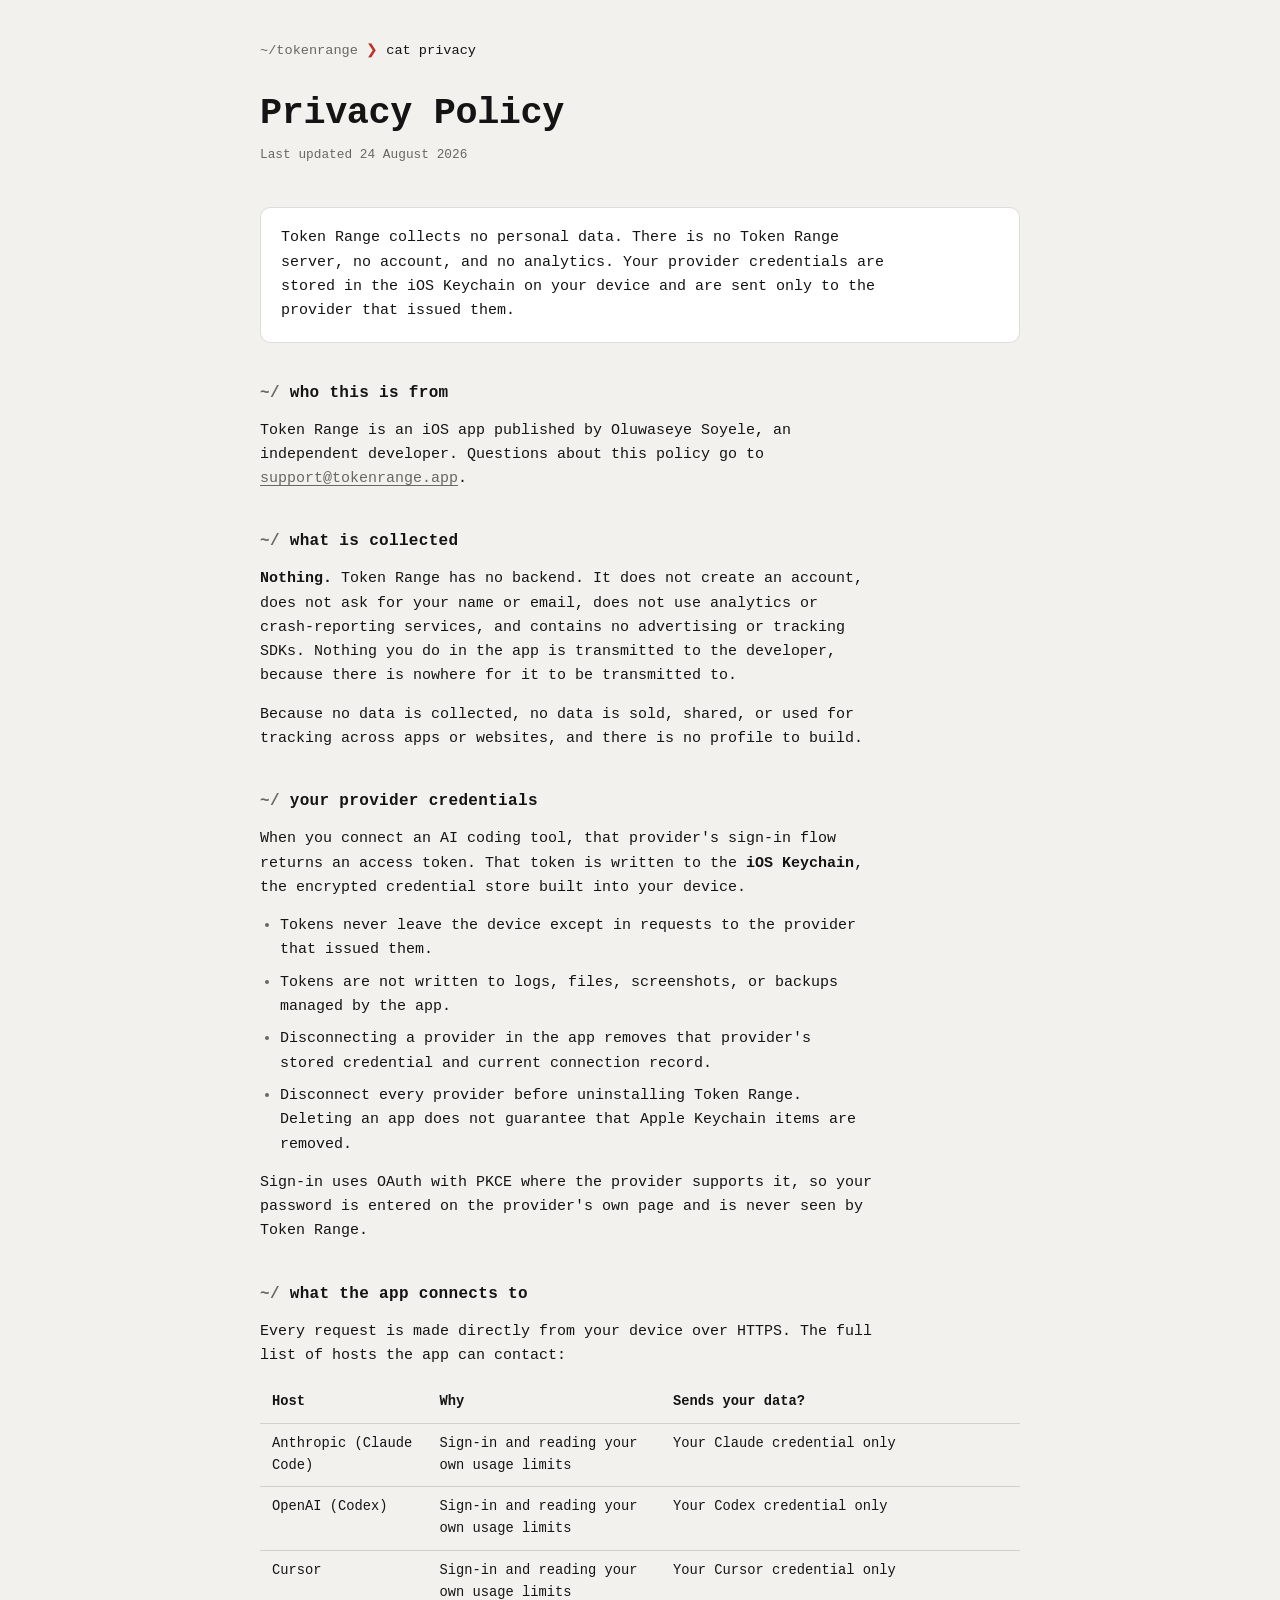
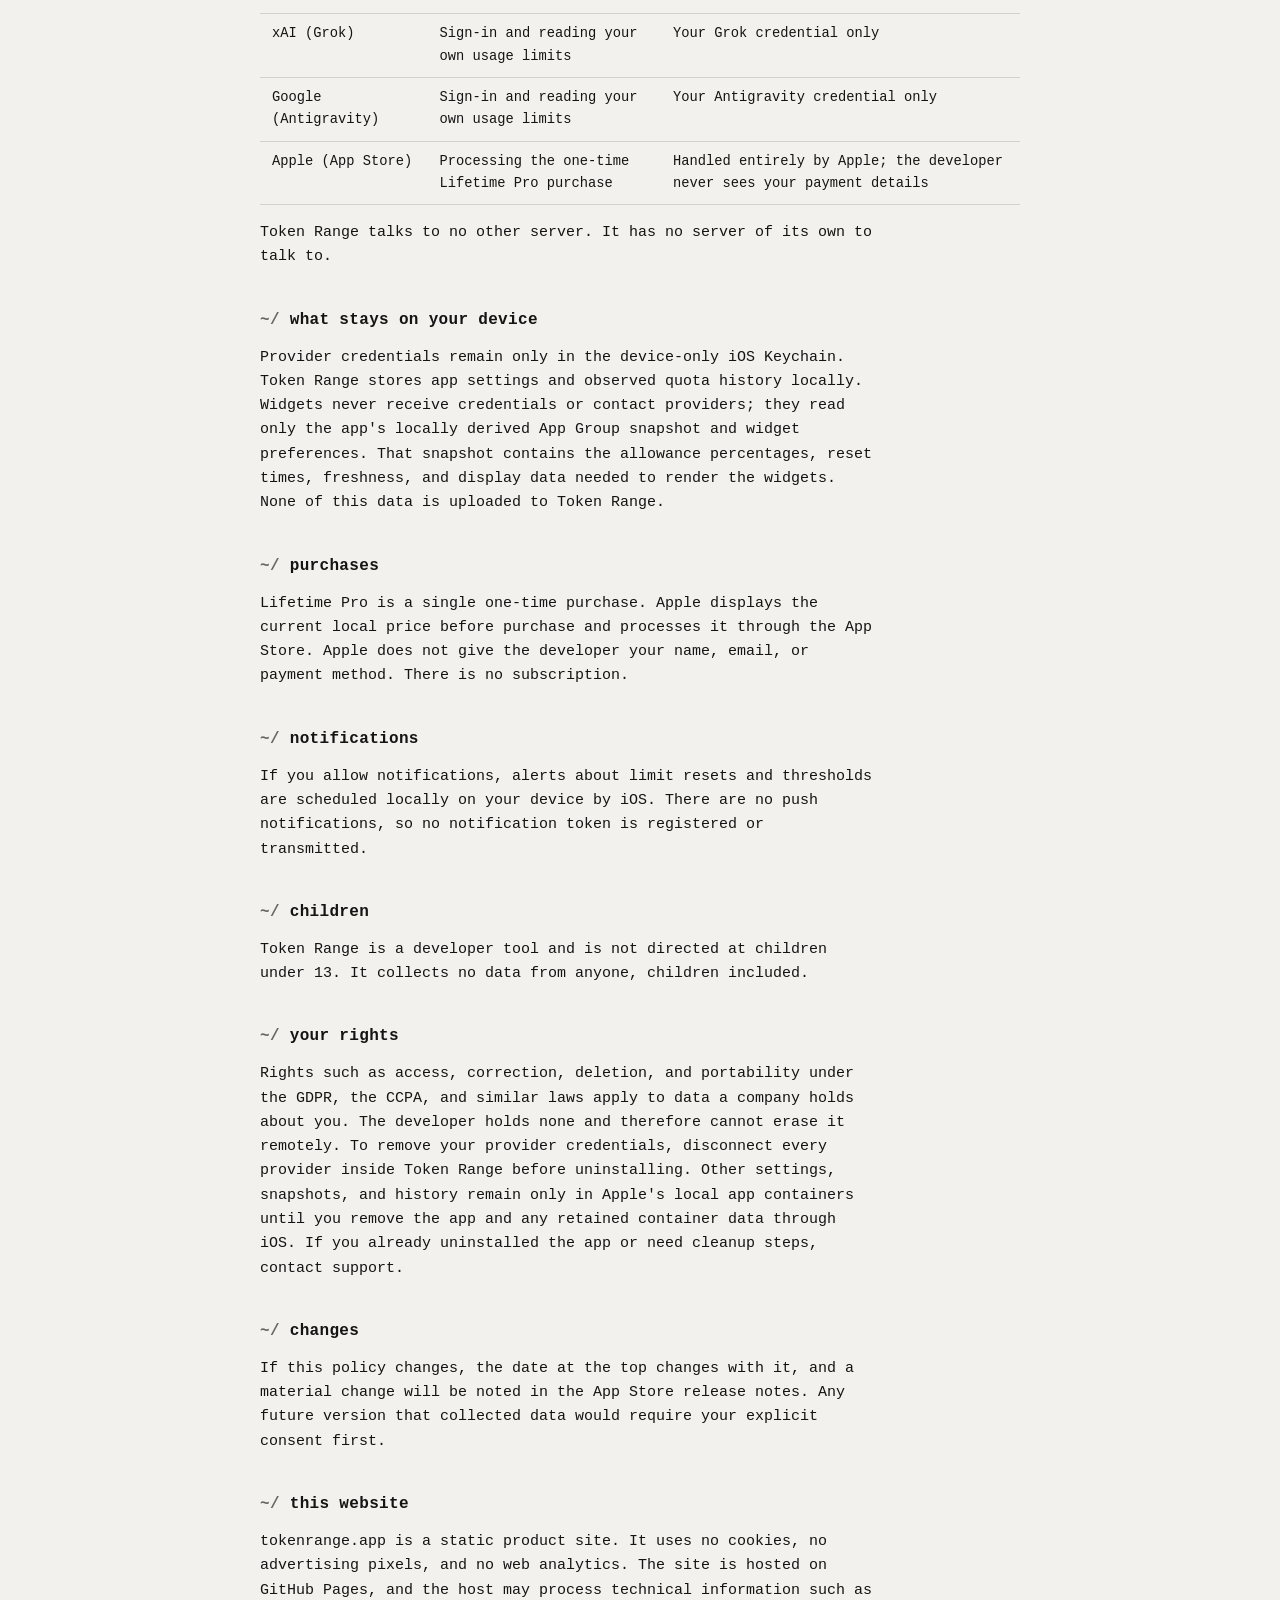
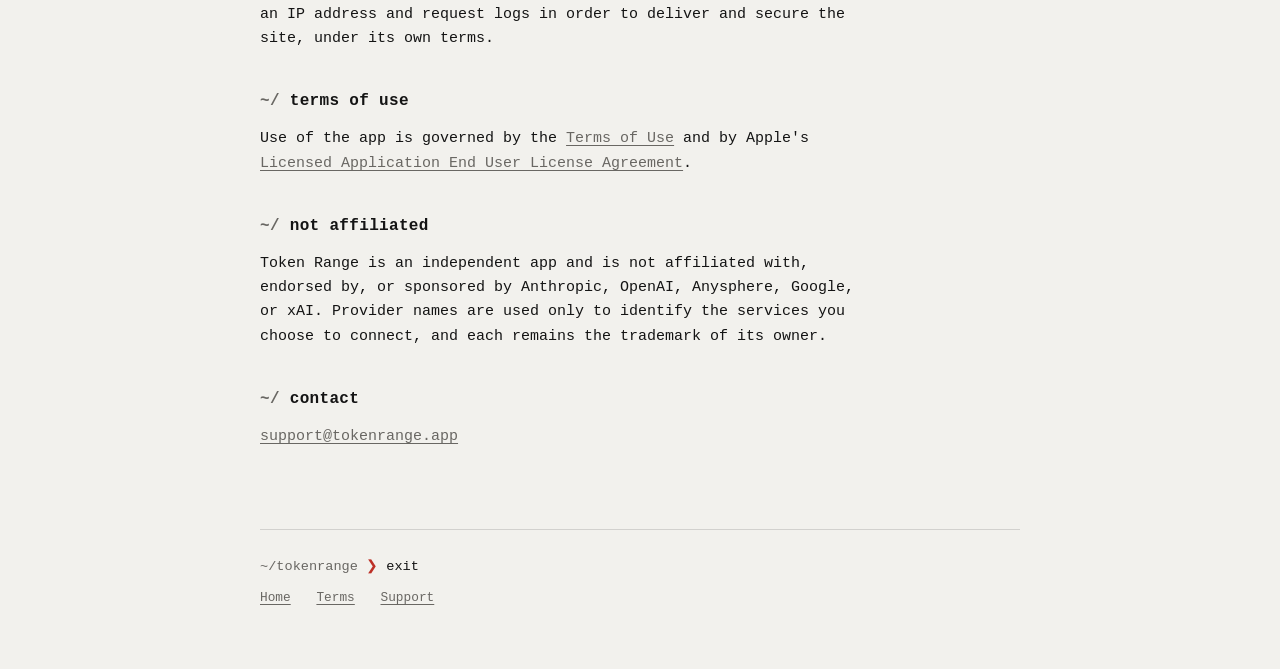
==== privacy/index.html @ 0ce81489 "site: recolor to the Bento B palette (look only)" ====
<!doctype html>
<html lang="en">
<head>
<meta charset="utf-8">
<meta name="viewport" content="width=device-width, initial-scale=1">
<title>Privacy Policy — Token Range</title>
<meta name="description" content="Token Range collects nothing. Credentials stay in the iOS Keychain on your device, and there is no Token Range server.">
<link rel="canonical" href="https://tokenrange.app/privacy/">
<meta name="robots" content="index, follow">
<meta property="og:type" content="website">
<meta property="og:title" content="Privacy Policy — Token Range">
<meta property="og:description" content="Token Range collects nothing. Credentials stay in the iOS Keychain on your device, and there is no Token Range server.">
<meta property="og:url" content="https://tokenrange.app/privacy/">
<meta property="og:image" content="https://tokenrange.app/assets/og.png">
<meta name="theme-color" content="#F2F1ED">
<link rel="icon" href="/assets/icon-1024.png">
<link rel="apple-touch-icon" href="/assets/icon-1024.png">
<link rel="stylesheet" href="/assets/legal.css">
<style>
  /* Page-specific: the third-party connection table. */
  .lede {
    background: var(--surface); border: 1px solid var(--off); border-radius: 10px;
    padding: 18px 20px; margin: 26px 0 6px;
  }
  .lede p { color: var(--ink); margin: 0; }
  table { border-collapse: collapse; width: 100%; margin: 0 0 16px; font-size: 0.86rem; }
  .scroller { overflow-x: auto; }
  th, td { text-align: left; padding: 9px 12px; border-bottom: 1px solid var(--off); vertical-align: top; }
  th { color: var(--ink); font-weight: 700; white-space: nowrap; }
  td { color: var(--dim); }
</style>
</head>
<body>

<header class="wrap">
  <p class="prompt"><span class="path">~/tokenrange</span> <span class="chev">❯</span> cat privacy</p>
  <h1>Privacy Policy</h1>
  <p class="updated">Last updated 24 August 2026</p>
</header>

<main class="wrap">

  <div class="lede">
    <p>Token Range collects no personal data. There is no Token Range server,
    no account, and no analytics. Your provider credentials are stored in the
    iOS Keychain on your device and are sent only to the provider that issued
    them.</p>
  </div>

  <h2>who this is from</h2>
  <p>Token Range is an iOS app published by Oluwaseye Soyele, an independent
  developer. Questions about this policy go to
  <a href="mailto:support@tokenrange.app">support@tokenrange.app</a>.</p>

  <h2>what is collected</h2>
  <p><strong>Nothing.</strong> Token Range has no backend. It does not create
  an account, does not ask for your name or email, does not use analytics or
  crash-reporting services, and contains no advertising or tracking SDKs.
  Nothing you do in the app is transmitted to the developer, because there is
  nowhere for it to be transmitted to.</p>
  <p>Because no data is collected, no data is sold, shared, or used for
  tracking across apps or websites, and there is no profile to build.</p>

  <h2>your provider credentials</h2>
  <p>When you connect an AI coding tool, that provider's sign-in flow returns
  an access token. That token is written to the <strong>iOS Keychain</strong>,
  the encrypted credential store built into your device.</p>
  <ul>
    <li>Tokens never leave the device except in requests to the provider that
    issued them.</li>
    <li>Tokens are not written to logs, files, screenshots, or backups managed
    by the app.</li>
    <li>Disconnecting a provider in the app removes that provider's stored
    credential and current connection record.</li>
    <li>Disconnect every provider before uninstalling Token Range. Deleting an
    app does not guarantee that Apple Keychain items are removed.</li>
  </ul>
  <p>Sign-in uses OAuth with PKCE where the provider supports it, so your
  password is entered on the provider's own page and is never seen by Token
  Range.</p>

  <h2>what the app connects to</h2>
  <p>Every request is made directly from your device over HTTPS. The full list
  of hosts the app can contact:</p>
  <div class="scroller">
  <table>
    <thead>
      <tr><th>Host</th><th>Why</th><th>Sends your data?</th></tr>
    </thead>
    <tbody>
      <tr>
        <td>Anthropic (Claude Code)</td>
        <td>Sign-in and reading your own usage limits</td>
        <td>Your Claude credential only</td>
      </tr>
      <tr>
        <td>OpenAI (Codex)</td>
        <td>Sign-in and reading your own usage limits</td>
        <td>Your Codex credential only</td>
      </tr>
      <tr>
        <td>Cursor</td>
        <td>Sign-in and reading your own usage limits</td>
        <td>Your Cursor credential only</td>
      </tr>
      <tr>
        <td>xAI (Grok)</td>
        <td>Sign-in and reading your own usage limits</td>
        <td>Your Grok credential only</td>
      </tr>
      <tr>
        <td>Google (Antigravity)</td>
        <td>Sign-in and reading your own usage limits</td>
        <td>Your Antigravity credential only</td>
      </tr>
      <tr>
        <td>Apple (App Store)</td>
        <td>Processing the one-time Lifetime Pro purchase</td>
        <td>Handled entirely by Apple; the developer never sees your payment
        details</td>
      </tr>
    </tbody>
  </table>
  </div>
  <p>Token Range talks to no other server. It has no server of its own to talk
  to.</p>

  <h2>what stays on your device</h2>
  <p>Provider credentials remain only in the device-only iOS Keychain. Token
  Range stores app settings and observed quota history locally. Widgets never
  receive credentials or contact providers; they read only the app's locally
  derived App Group snapshot and widget preferences. That snapshot contains
  the allowance percentages, reset times, freshness, and display data needed
  to render the widgets. None of this data is uploaded to Token Range.</p>

  <h2>purchases</h2>
  <p>Lifetime Pro is a single one-time purchase. Apple displays the current
  local price before purchase and processes it through the App Store. Apple
  does not give the developer your name, email, or payment method. There is no
  subscription.</p>

  <h2>notifications</h2>
  <p>If you allow notifications, alerts about limit resets and thresholds are
  scheduled locally on your device by iOS. There are no push notifications,
  so no notification token is registered or transmitted.</p>

  <h2>children</h2>
  <p>Token Range is a developer tool and is not directed at children under 13.
  It collects no data from anyone, children included.</p>

  <h2>your rights</h2>
  <p>Rights such as access, correction, deletion, and portability under the
  GDPR, the CCPA, and similar laws apply to data a company holds about you.
  The developer holds none and therefore cannot erase it remotely. To remove
  your provider credentials, disconnect every provider inside Token Range
  before uninstalling. Other settings, snapshots, and history remain only in
  Apple's local app containers until you remove the app and any retained
  container data through iOS. If you already uninstalled the app or need
  cleanup steps, contact support.</p>

  <h2>changes</h2>
  <p>If this policy changes, the date at the top changes with it, and a
  material change will be noted in the App Store release notes. Any future
  version that collected data would require your explicit consent first.</p>

  <h2>this website</h2>
  <p>tokenrange.app is a static product site. It uses no cookies, no
  advertising pixels, and no web analytics. The site is hosted on GitHub
  Pages, and the host may process technical information such as an IP address
  and request logs in order to deliver and secure the site, under its own
  terms.</p>

  <h2>terms of use</h2>
  <p>Use of the app is governed by the <a href="/terms/">Terms of Use</a> and
  by Apple's
  <a href="https://www.apple.com/legal/internet-services/itunes/dev/stdeula/">Licensed
  Application End User License Agreement</a>.</p>

  <h2>not affiliated</h2>
  <p>Token Range is an independent app and is not affiliated with, endorsed by,
  or sponsored by Anthropic, OpenAI, Anysphere, Google, or xAI. Provider names
  are used only to identify the services you choose to connect, and each
  remains the trademark of its owner.</p>

  <h2>contact</h2>
  <p><a href="mailto:support@tokenrange.app">support@tokenrange.app</a></p>

</main>

<footer class="wrap">
  <p class="prompt"><span class="path">~/tokenrange</span> <span class="chev">❯</span> exit</p>
  <nav>
    <a href="/">Home</a>
    <a href="/terms/">Terms</a>
    <a href="/support/">Support</a>
  </nav>
</footer>

</body>
</html>
---- assets/legal.css ----
/* Shared stylesheet for the legal and support pages.
   privacy/, terms/ and support/ each carried an identical copy of this
   inline, including three identical :root blocks. Page-specific rules
   (privacy's table, support's disclosure list) stay inline on the page
   that uses them. */

:root {
  --bg: #131313; --surface: #1A1A1A; --ink: #F2F1ED; --dim: #A5A39E;
  --faint: #8E8C87; --off: rgba(242, 241, 237, 0.14);
  --amber: #F2F1ED; --red: #FF7B70;
  --mono: ui-monospace, "SF Mono", SFMono-Regular, Menlo, Consolas, monospace;
}
* { box-sizing: border-box; }
html { -webkit-text-size-adjust: 100%; }
body {
  margin: 0; background: var(--bg); color: var(--ink);
  font-family: var(--mono); font-size: 15px; line-height: 1.62;
  -webkit-font-smoothing: antialiased;
}
.wrap { width: min(100% - 40px, 760px); margin-inline: auto; }
a { color: var(--amber); text-decoration-thickness: 1px; text-underline-offset: 3px; }
a:focus-visible { outline: 2px solid var(--amber); outline-offset: 3px; border-radius: 2px; }

header { padding: 40px 0 8px; }
.prompt { color: var(--dim); font-size: 0.85rem; margin: 0 0 30px; }
.prompt .path { color: var(--amber); }
.prompt .chev { color: var(--red); }
h1 { font-size: clamp(1.7rem, 5vw, 2.3rem); line-height: 1.16; margin: 0 0 10px; letter-spacing: -0.01em; }
.updated { color: var(--faint); font-size: 0.8rem; margin: 0 0 8px; }

main { padding-bottom: 20px; }
h2 {
  font-size: 1rem; margin: 38px 0 12px; color: var(--ink);
  text-transform: lowercase; letter-spacing: 0.02em;
}
h2::before { content: "~/ "; color: var(--amber); }
p { color: var(--dim); margin: 0 0 14px; max-width: 68ch; }
strong { color: var(--ink); font-weight: 700; }
ul, ol { color: var(--dim); padding-left: 20px; margin: 0 0 14px; max-width: 68ch; }
li { margin-bottom: 8px; }
li::marker { color: var(--amber); }
code {
  background: var(--surface); border: 1px solid var(--off); border-radius: 4px;
  padding: 1px 5px; font-size: 0.88em; color: var(--ink);
}

footer {
  border-top: 1px solid var(--off); margin-top: 46px;
  padding: 26px 0 60px; color: var(--faint); font-size: 0.8rem;
}
footer .prompt { margin: 0 0 10px; }
footer nav a { margin-right: 18px; }

@media (prefers-color-scheme: light) {
  :root { --bg: #F2F1ED; --surface: #FFFFFF; --ink: #141414; --dim: #141414;
          --faint: #696763; --off: rgba(20, 20, 20, 0.14); --amber: #696763; --red: #BD3026; }
}
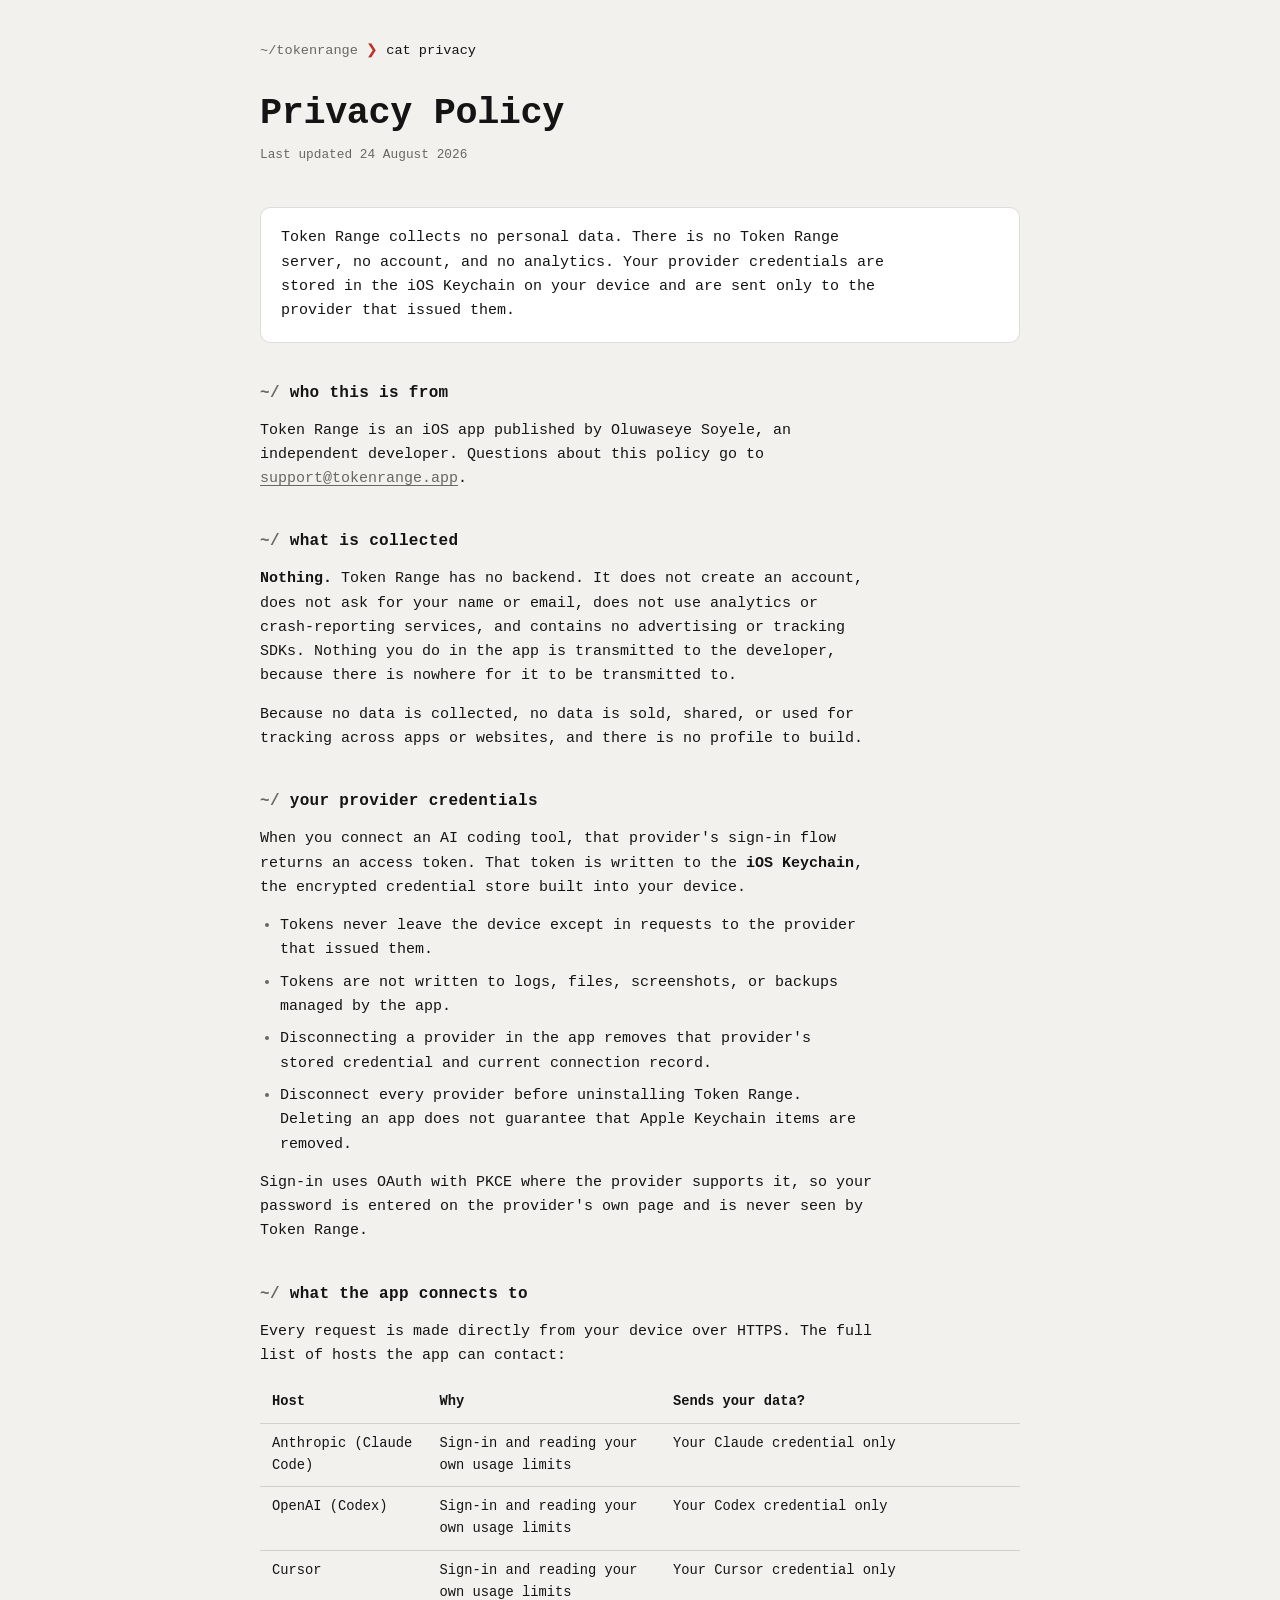
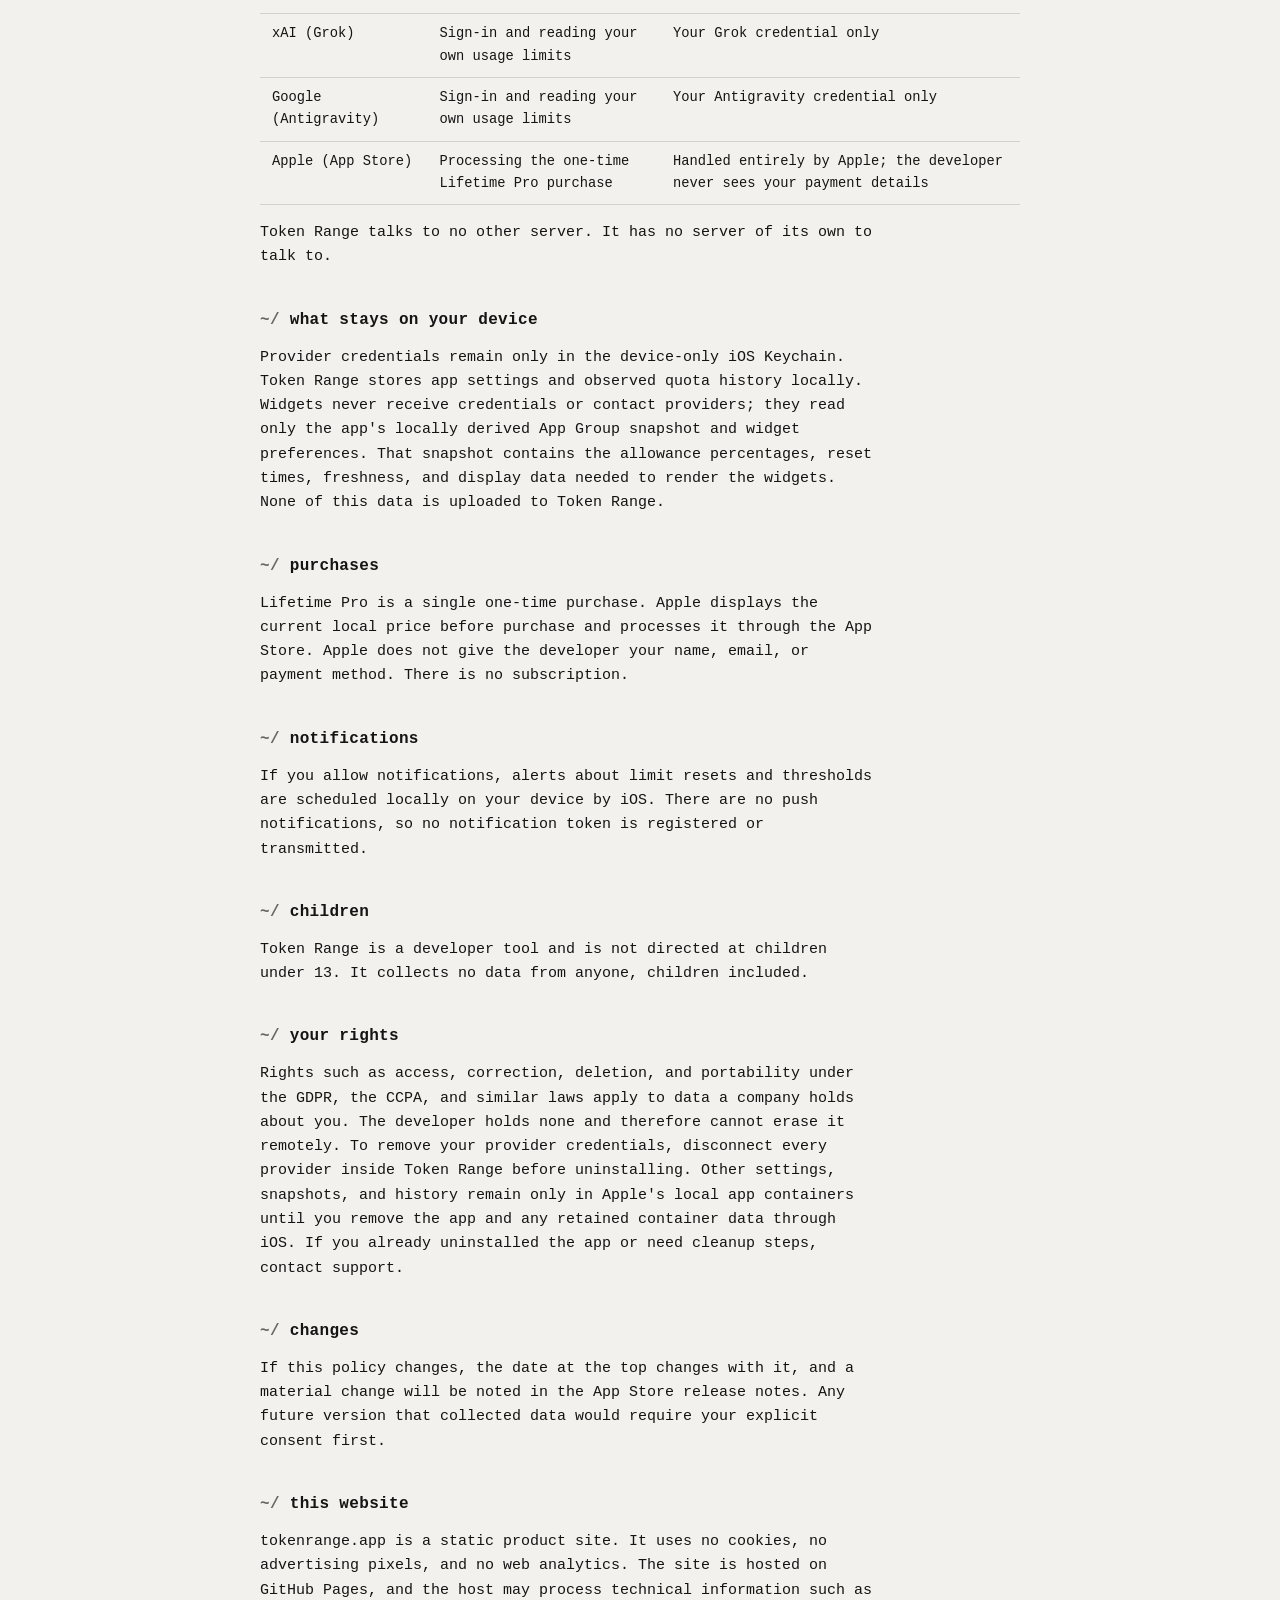
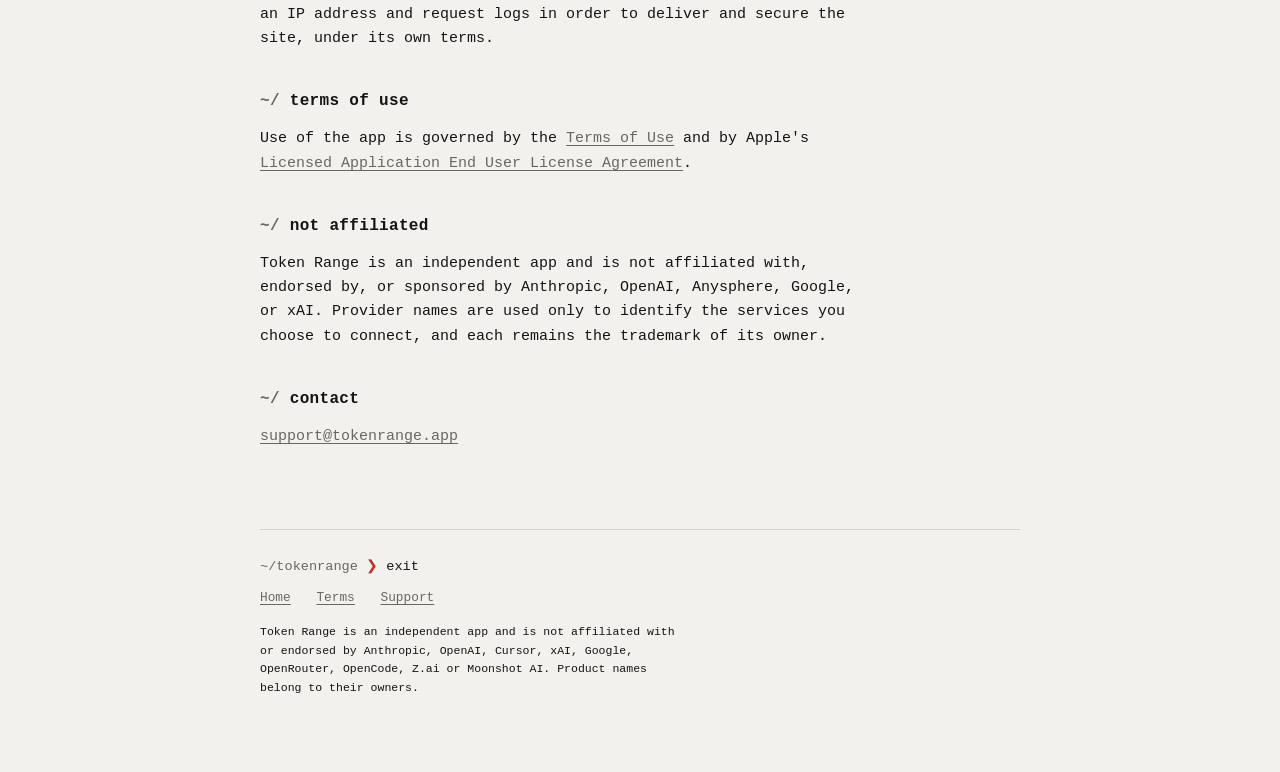
==== commit 09a4f0da: "site: add non-affiliation compliance line to footer on all 4 pages Overseer request 2026-09-29. Smal" ====
--- a/privacy/index.html
+++ b/privacy/index.html
@@ -194,6 +194,7 @@
     <a href="/terms/">Terms</a>
     <a href="/support/">Support</a>
   </nav>
+  <p class="compliance">Token Range is an independent app and is not affiliated with or endorsed by Anthropic, OpenAI, Cursor, xAI, Google, OpenRouter, OpenCode, Z.ai or Moonshot AI. Product names belong to their owners.</p>
 </footer>
 
 </body>
--- a/assets/legal.css
+++ b/assets/legal.css
@@ -50,6 +50,7 @@
 }
 footer .prompt { margin: 0 0 10px; }
 footer nav a { margin-right: 18px; }
+footer .compliance { margin-top: 14px; font-size: 0.72rem; max-width: 60ch; }
 
 @media (prefers-color-scheme: light) {
   :root { --bg: #F2F1ED; --surface: #FFFFFF; --ink: #141414; --dim: #141414;
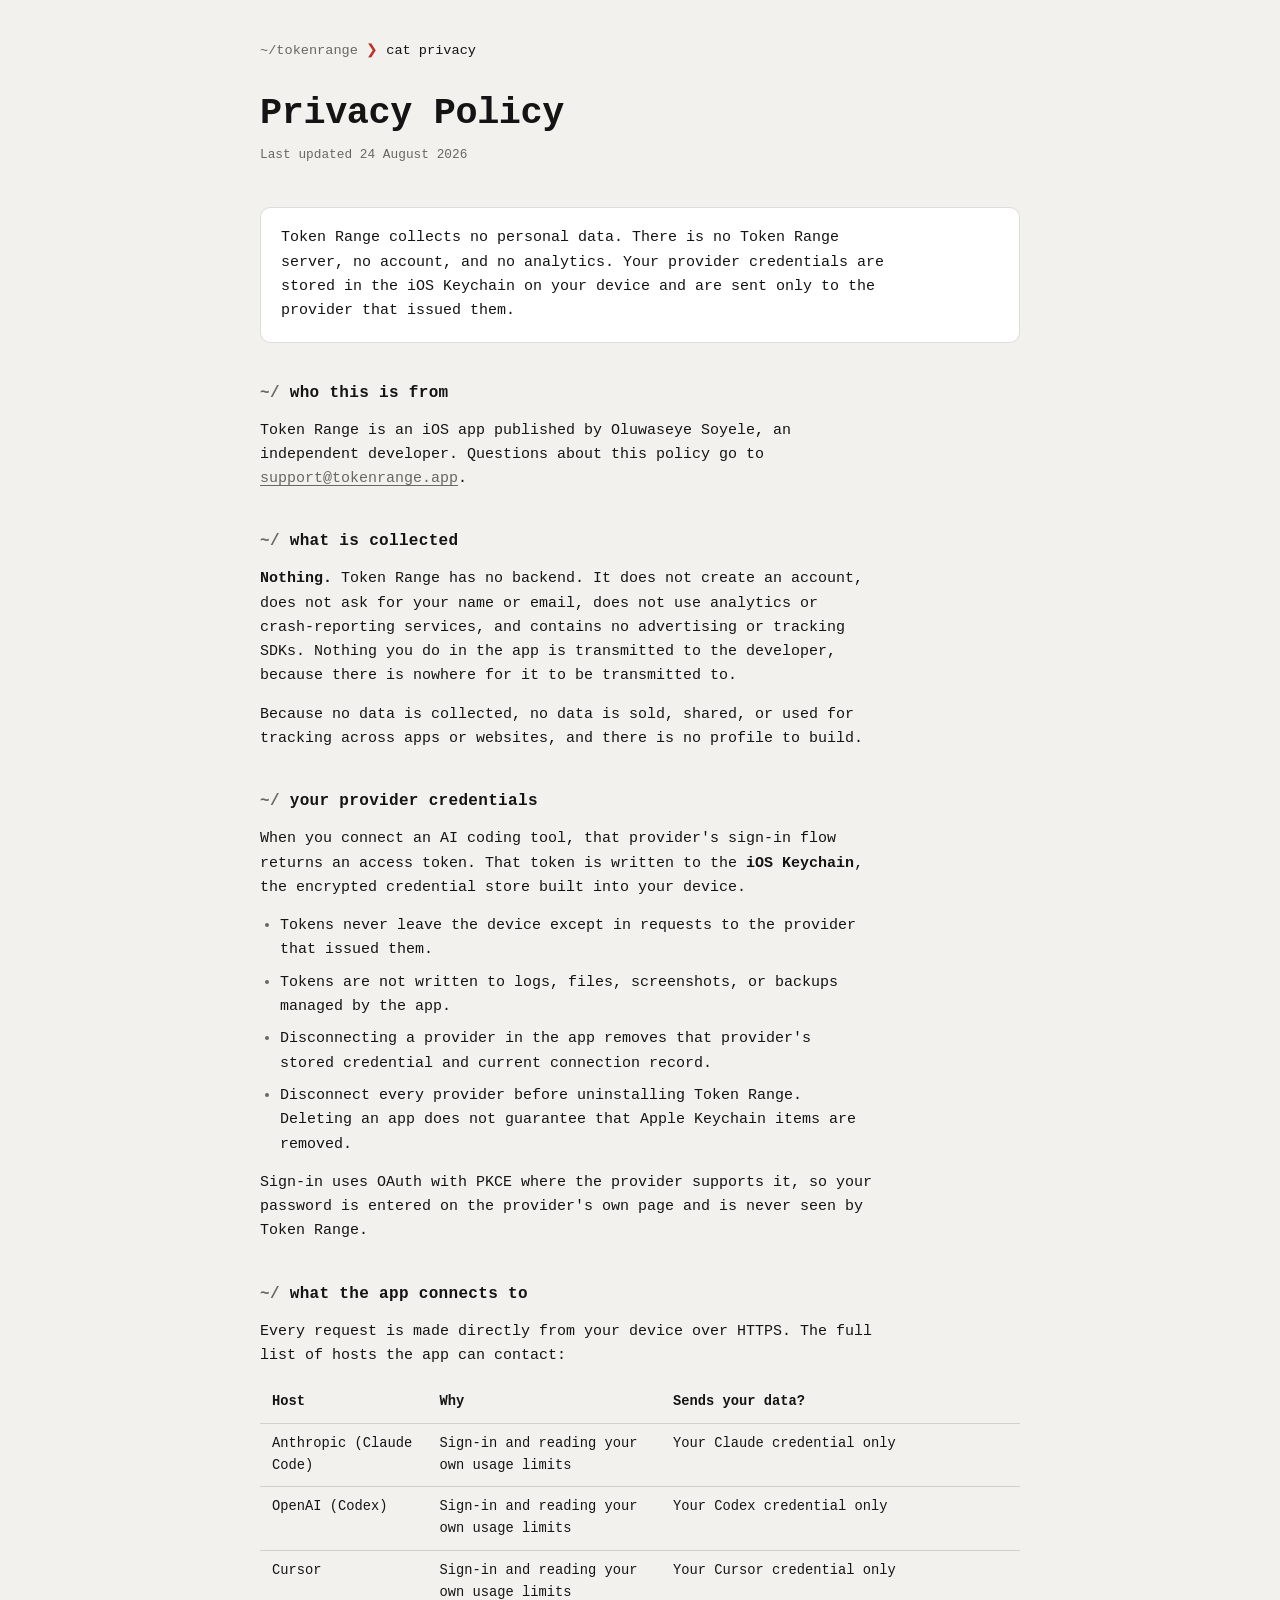
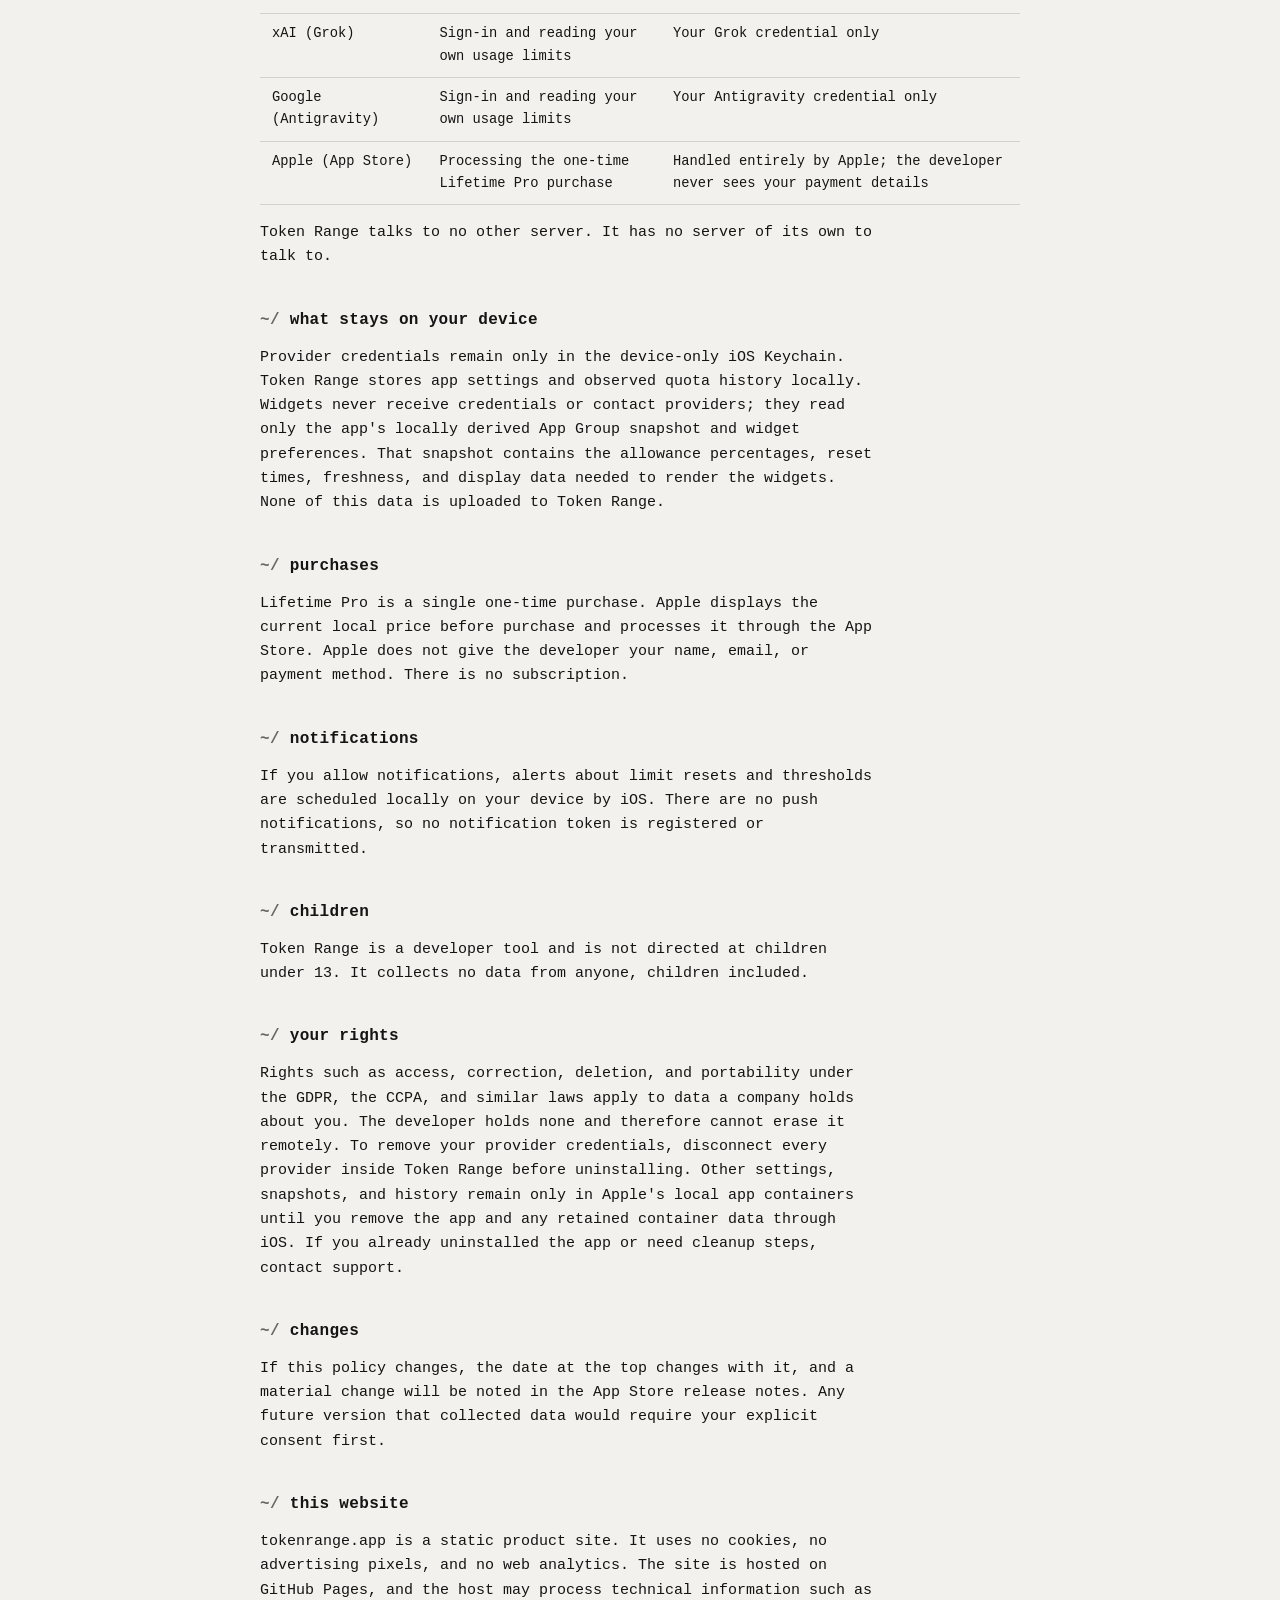
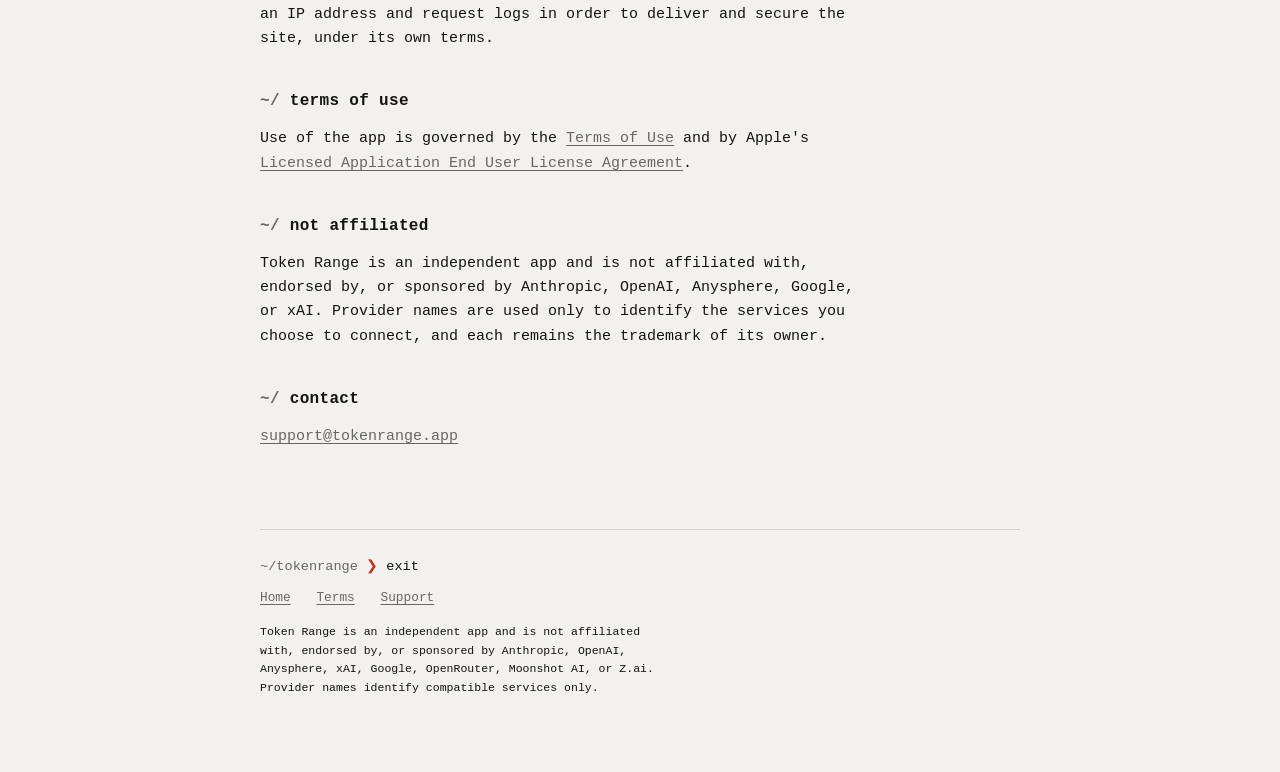
==== commit d82e8550: "site: match footer non-affiliation line to App Store final wording Aligns with TokenRange-appstore M" ====
--- a/privacy/index.html
+++ b/privacy/index.html
@@ -194,7 +194,7 @@
     <a href="/terms/">Terms</a>
     <a href="/support/">Support</a>
   </nav>
-  <p class="compliance">Token Range is an independent app and is not affiliated with or endorsed by Anthropic, OpenAI, Cursor, xAI, Google, OpenRouter, OpenCode, Z.ai or Moonshot AI. Product names belong to their owners.</p>
+  <p class="compliance">Token Range is an independent app and is not affiliated with, endorsed by, or sponsored by Anthropic, OpenAI, Anysphere, xAI, Google, OpenRouter, Moonshot AI, or Z.ai. Provider names identify compatible services only.</p>
 </footer>
 
 </body>
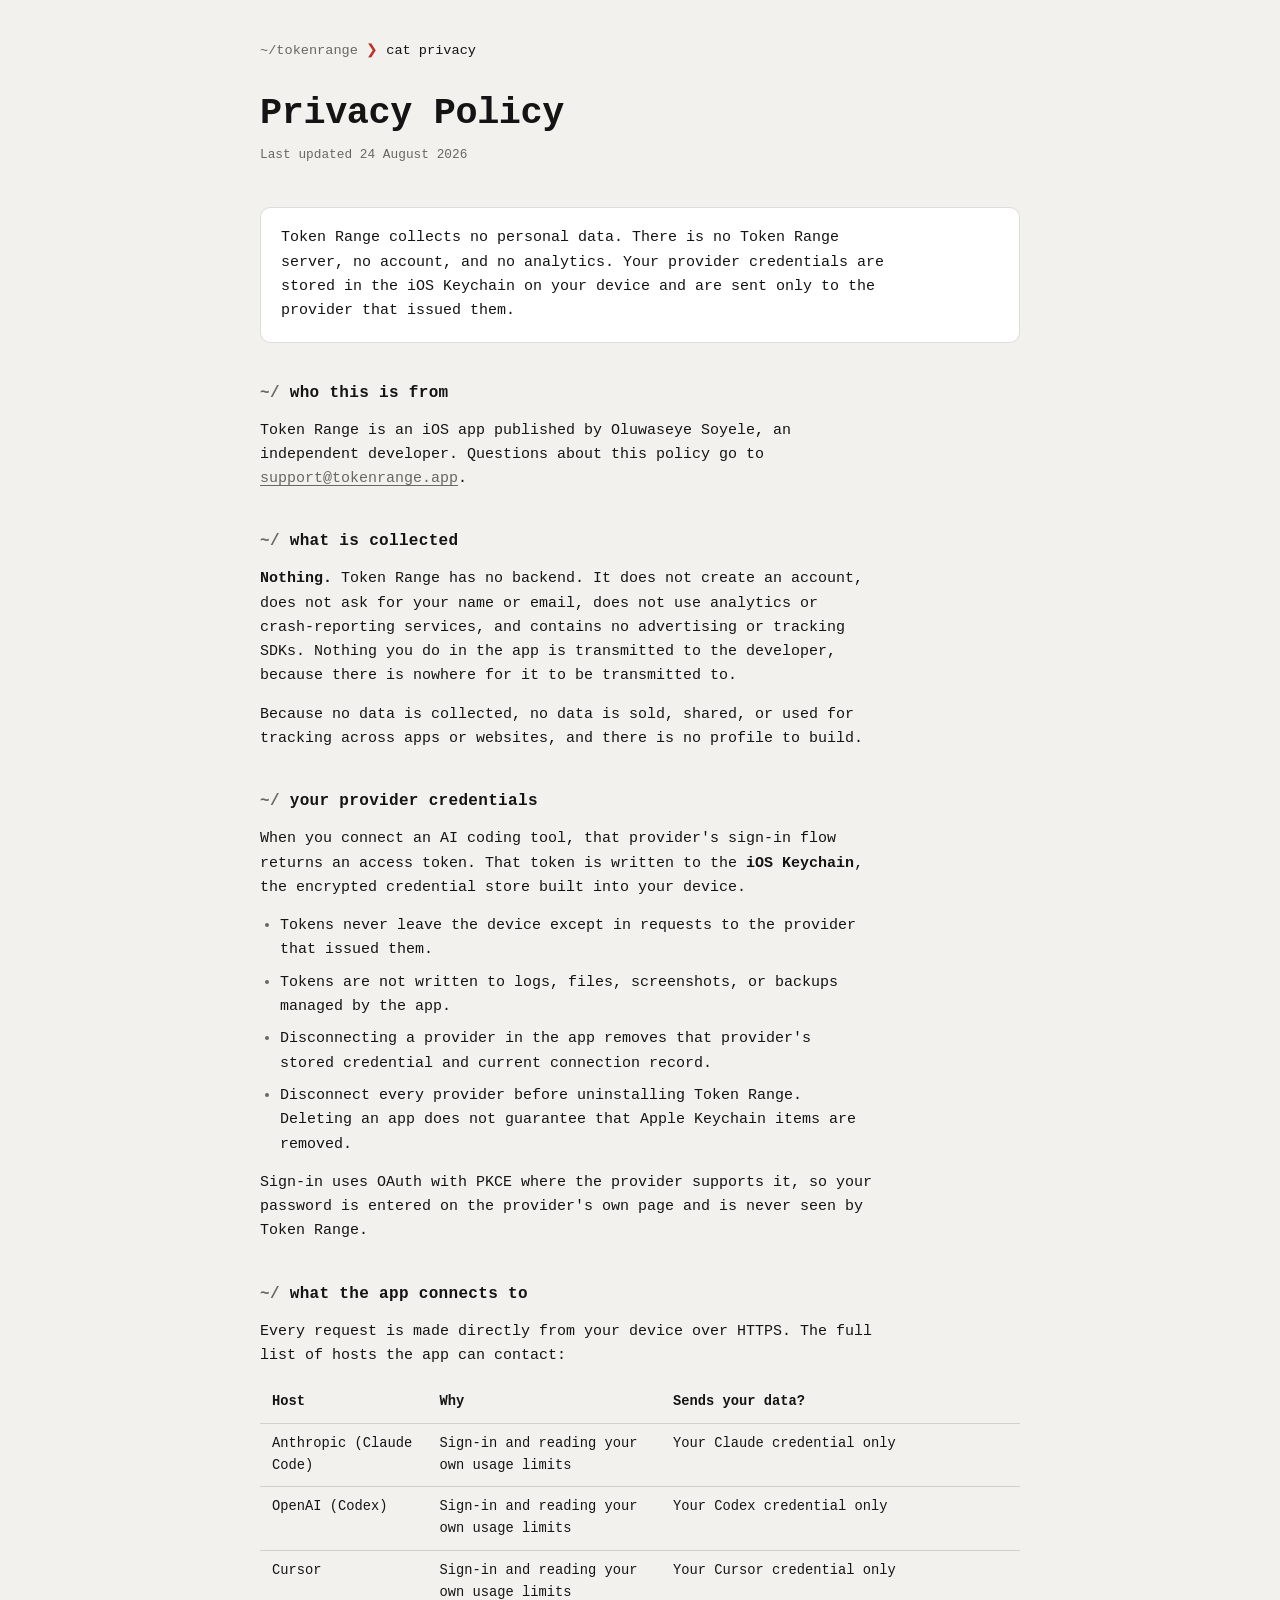
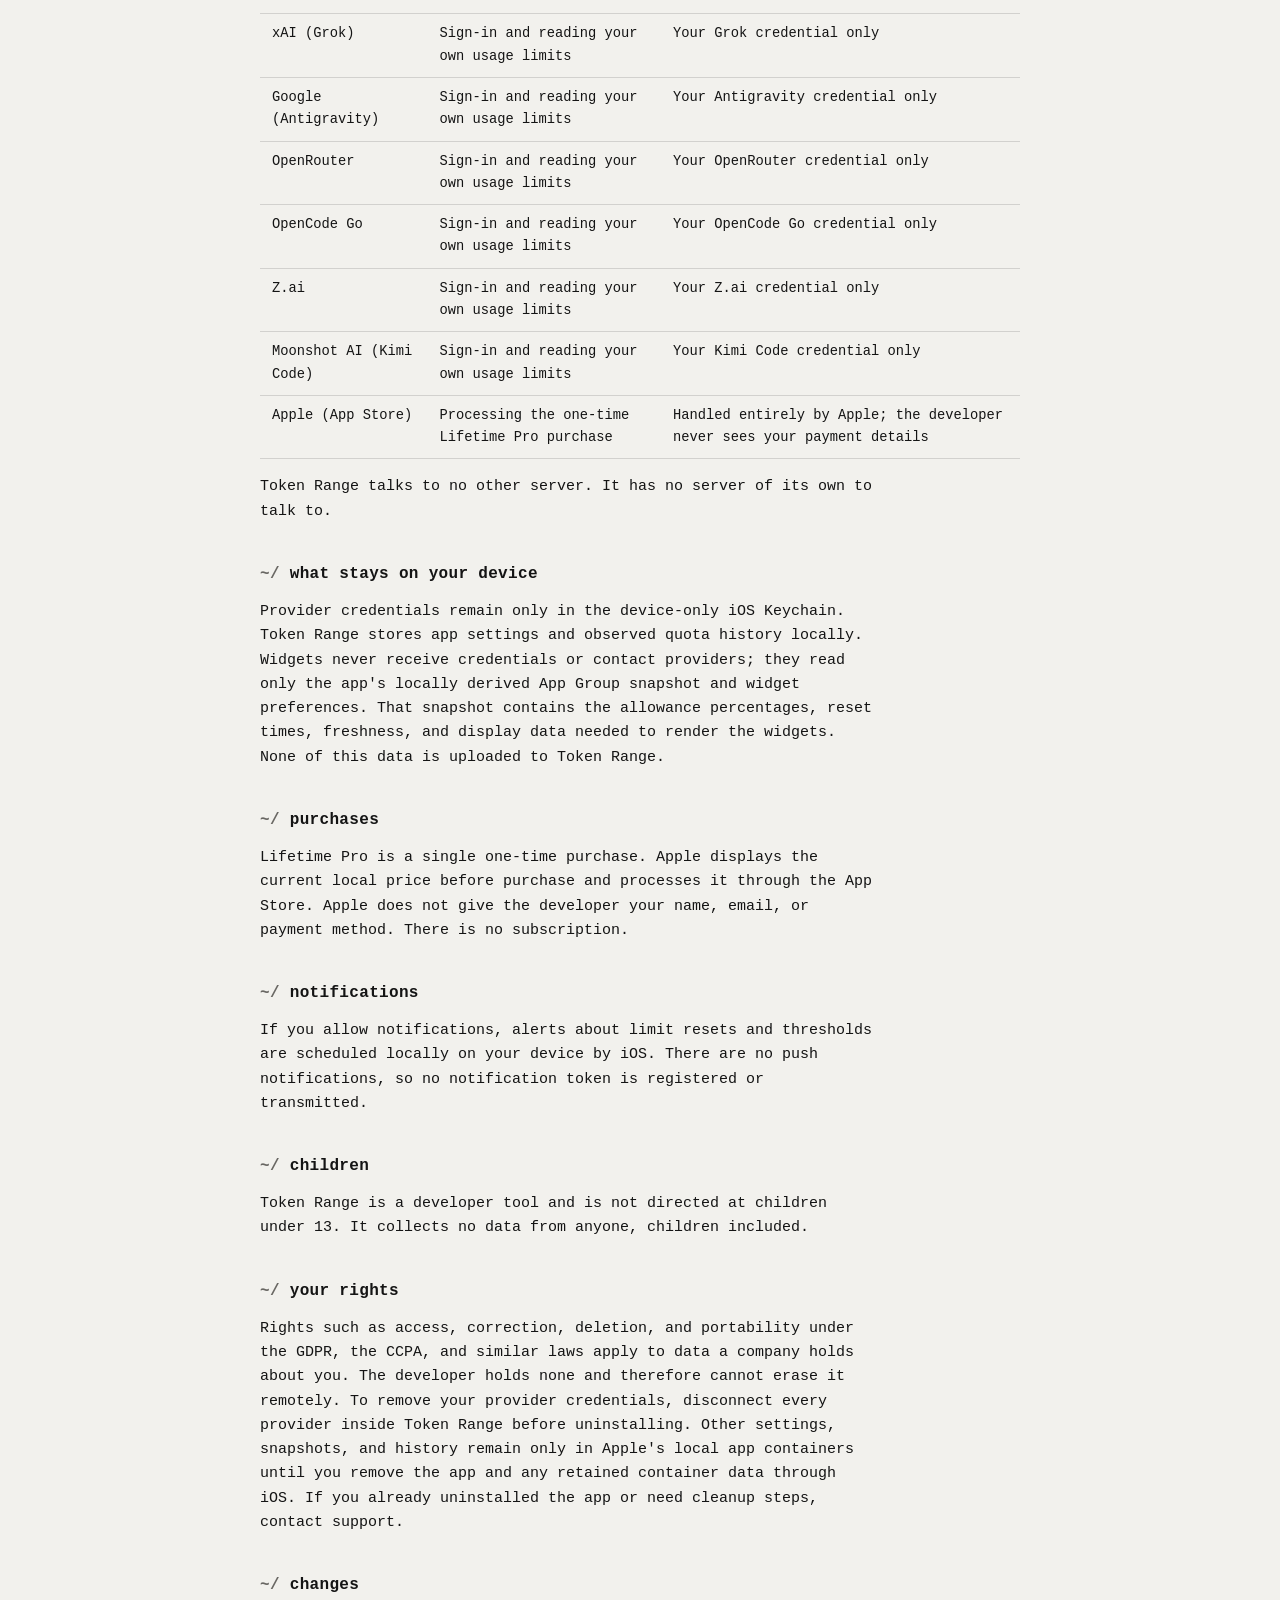
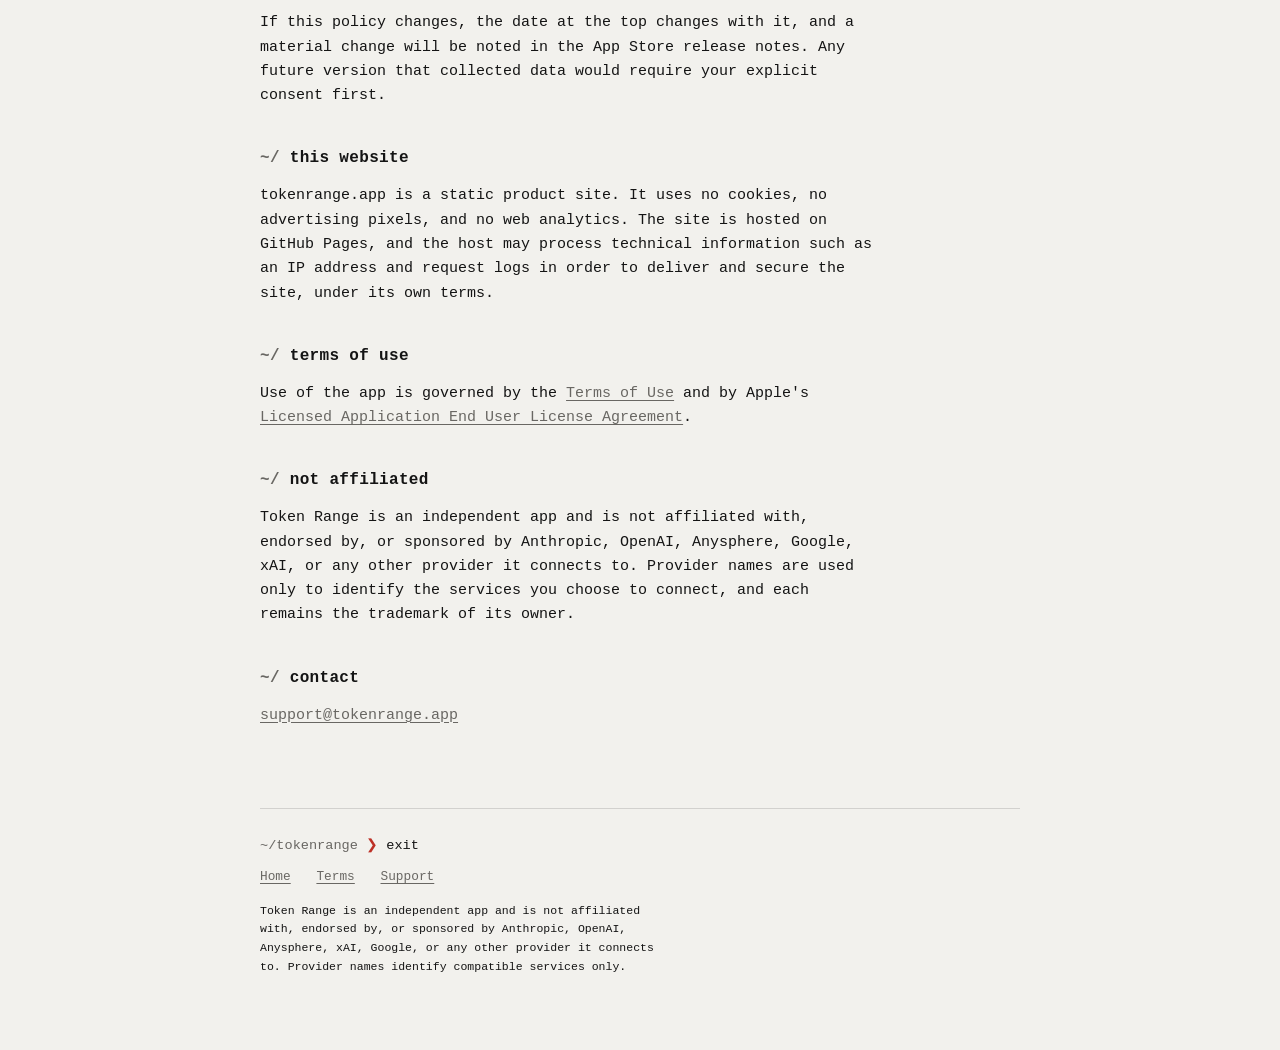
==== commit c896d09e: "Update site copy to match the 9-provider lineup the app ships The app ships Claude Code, Codex, Curs" ====
--- a/privacy/index.html
+++ b/privacy/index.html
@@ -12,7 +12,8 @@
 <meta property="og:description" content="Token Range collects nothing. Credentials stay in the iOS Keychain on your device, and there is no Token Range server.">
 <meta property="og:url" content="https://tokenrange.app/privacy/">
 <meta property="og:image" content="https://tokenrange.app/assets/og.png">
-<meta name="theme-color" content="#F2F1ED">
+<meta name="theme-color" content="#F2F1ED" media="(prefers-color-scheme: light)">
+<meta name="theme-color" content="#131313" media="(prefers-color-scheme: dark)">
 <link rel="icon" href="/assets/icon-1024.png">
 <link rel="apple-touch-icon" href="/assets/icon-1024.png">
 <link rel="stylesheet" href="/assets/legal.css">
@@ -114,6 +115,26 @@
         <td>Your Antigravity credential only</td>
       </tr>
       <tr>
+        <td>OpenRouter</td>
+        <td>Sign-in and reading your own usage limits</td>
+        <td>Your OpenRouter credential only</td>
+      </tr>
+      <tr>
+        <td>OpenCode Go</td>
+        <td>Sign-in and reading your own usage limits</td>
+        <td>Your OpenCode Go credential only</td>
+      </tr>
+      <tr>
+        <td>Z.ai</td>
+        <td>Sign-in and reading your own usage limits</td>
+        <td>Your Z.ai credential only</td>
+      </tr>
+      <tr>
+        <td>Moonshot AI (Kimi Code)</td>
+        <td>Sign-in and reading your own usage limits</td>
+        <td>Your Kimi Code credential only</td>
+      </tr>
+      <tr>
         <td>Apple (App Store)</td>
         <td>Processing the one-time Lifetime Pro purchase</td>
         <td>Handled entirely by Apple; the developer never sees your payment
@@ -178,9 +199,10 @@
 
   <h2>not affiliated</h2>
   <p>Token Range is an independent app and is not affiliated with, endorsed by,
-  or sponsored by Anthropic, OpenAI, Anysphere, Google, or xAI. Provider names
-  are used only to identify the services you choose to connect, and each
-  remains the trademark of its owner.</p>
+  or sponsored by Anthropic, OpenAI, Anysphere, Google, xAI, or any other
+  provider it connects to. Provider names are used only to identify the
+  services you choose to connect, and each remains the trademark of its
+  owner.</p>
 
   <h2>contact</h2>
   <p><a href="mailto:support@tokenrange.app">support@tokenrange.app</a></p>
@@ -194,7 +216,7 @@
     <a href="/terms/">Terms</a>
     <a href="/support/">Support</a>
   </nav>
-  <p class="compliance">Token Range is an independent app and is not affiliated with, endorsed by, or sponsored by Anthropic, OpenAI, Anysphere, xAI, Google, OpenRouter, Moonshot AI, or Z.ai. Provider names identify compatible services only.</p>
+  <p class="compliance">Token Range is an independent app and is not affiliated with, endorsed by, or sponsored by Anthropic, OpenAI, Anysphere, xAI, Google, or any other provider it connects to. Provider names identify compatible services only.</p>
 </footer>
 
 </body>
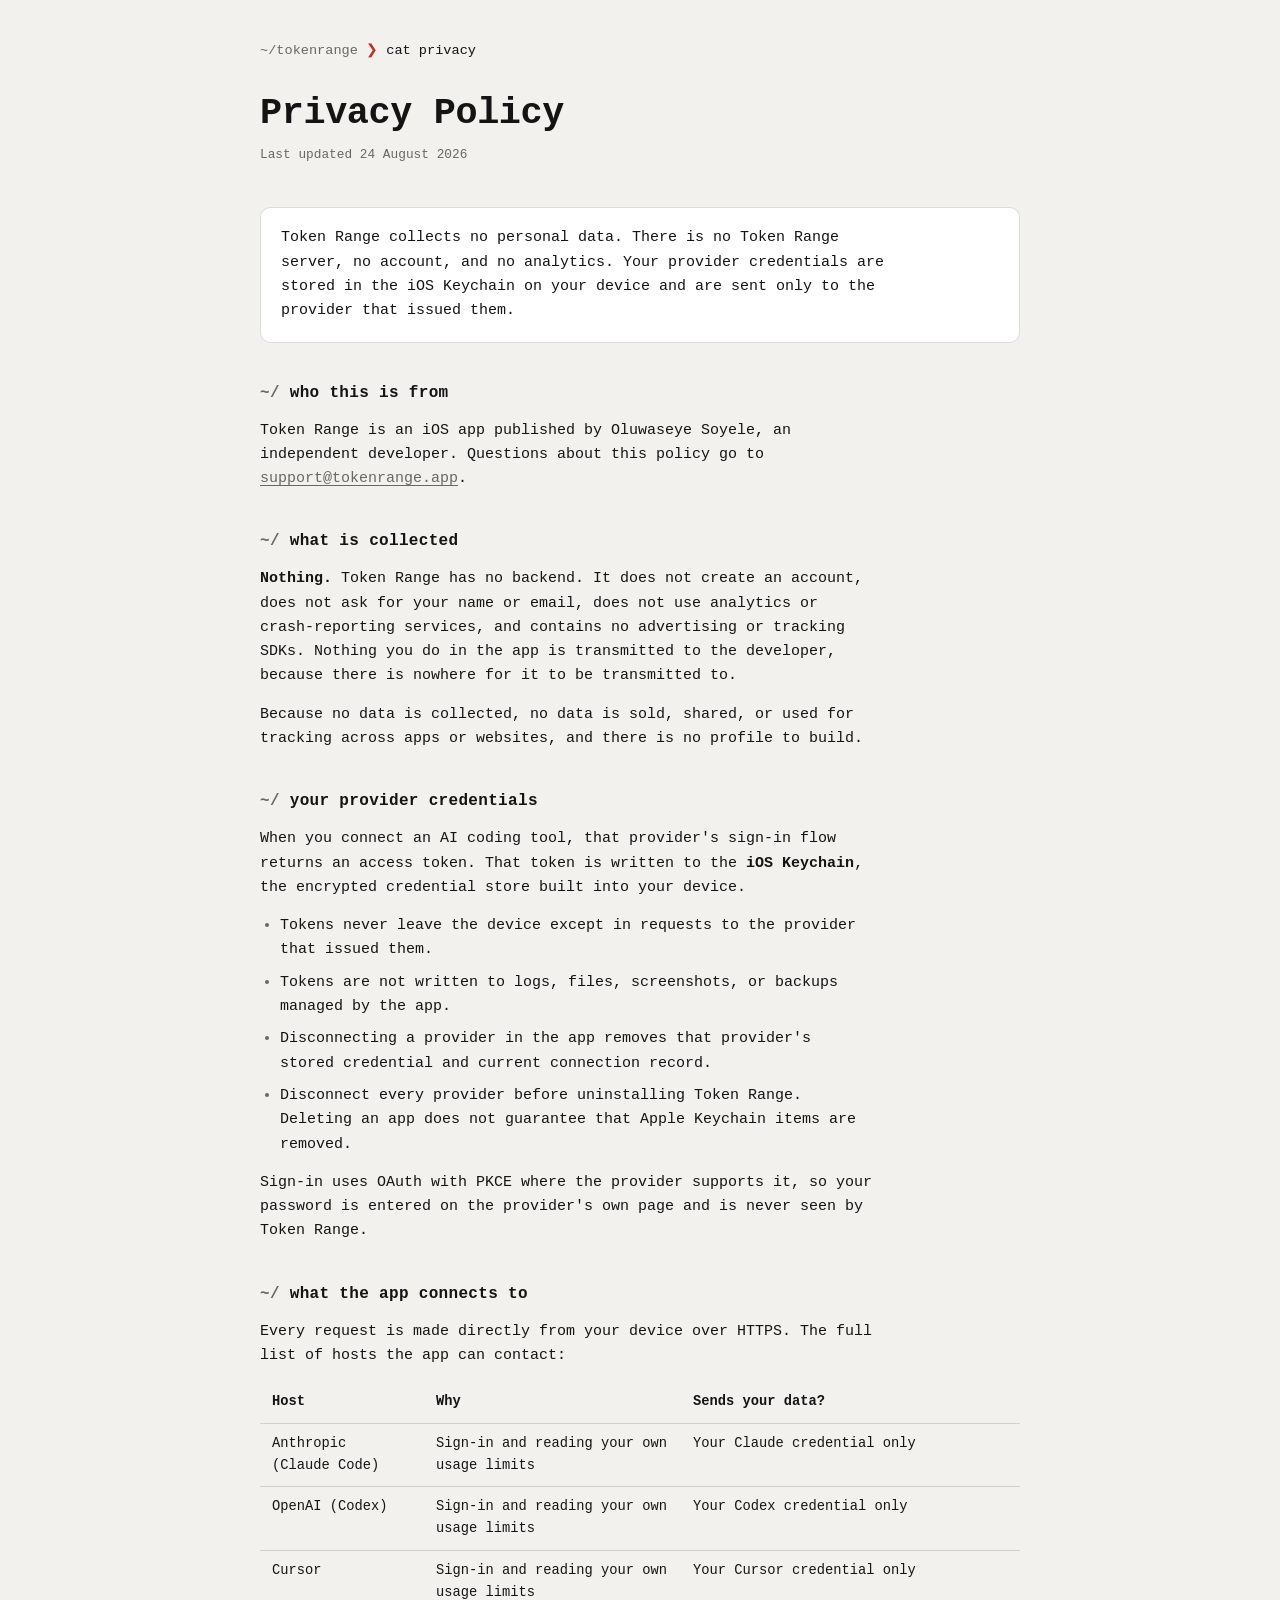
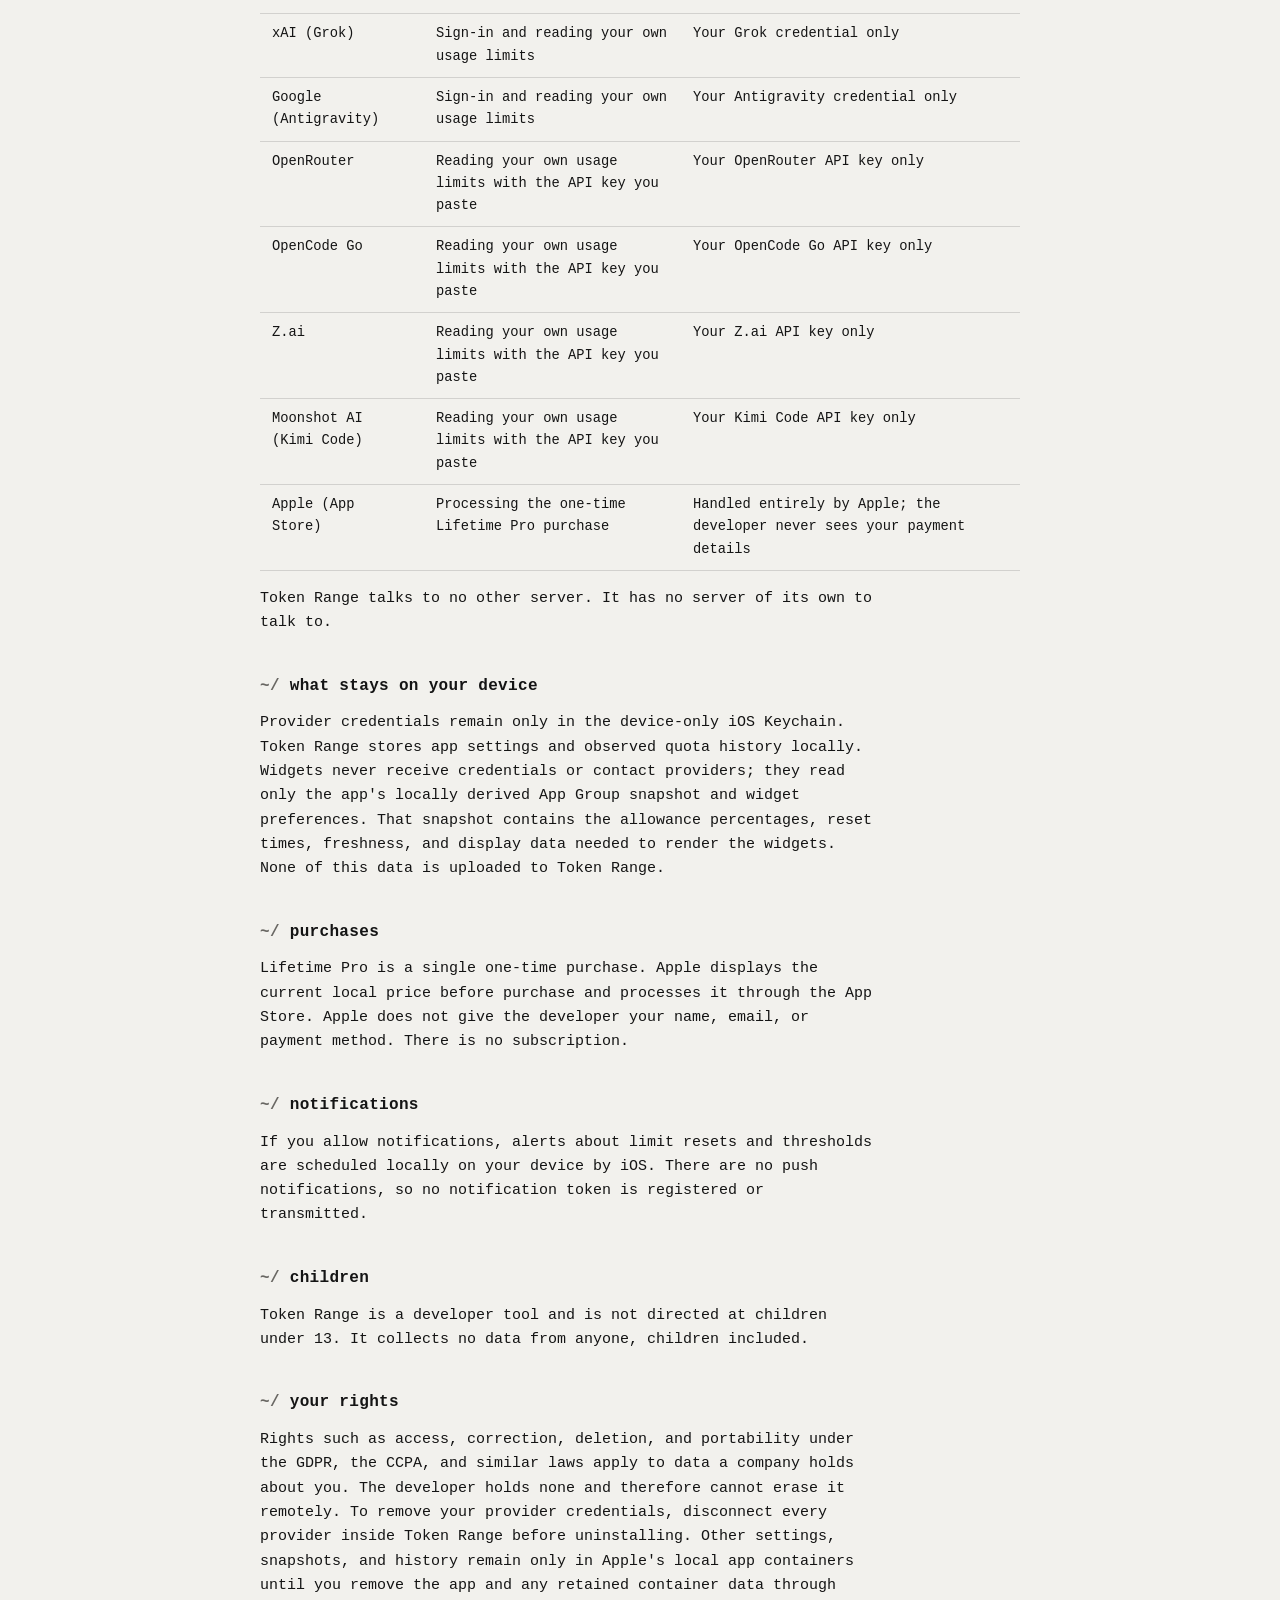
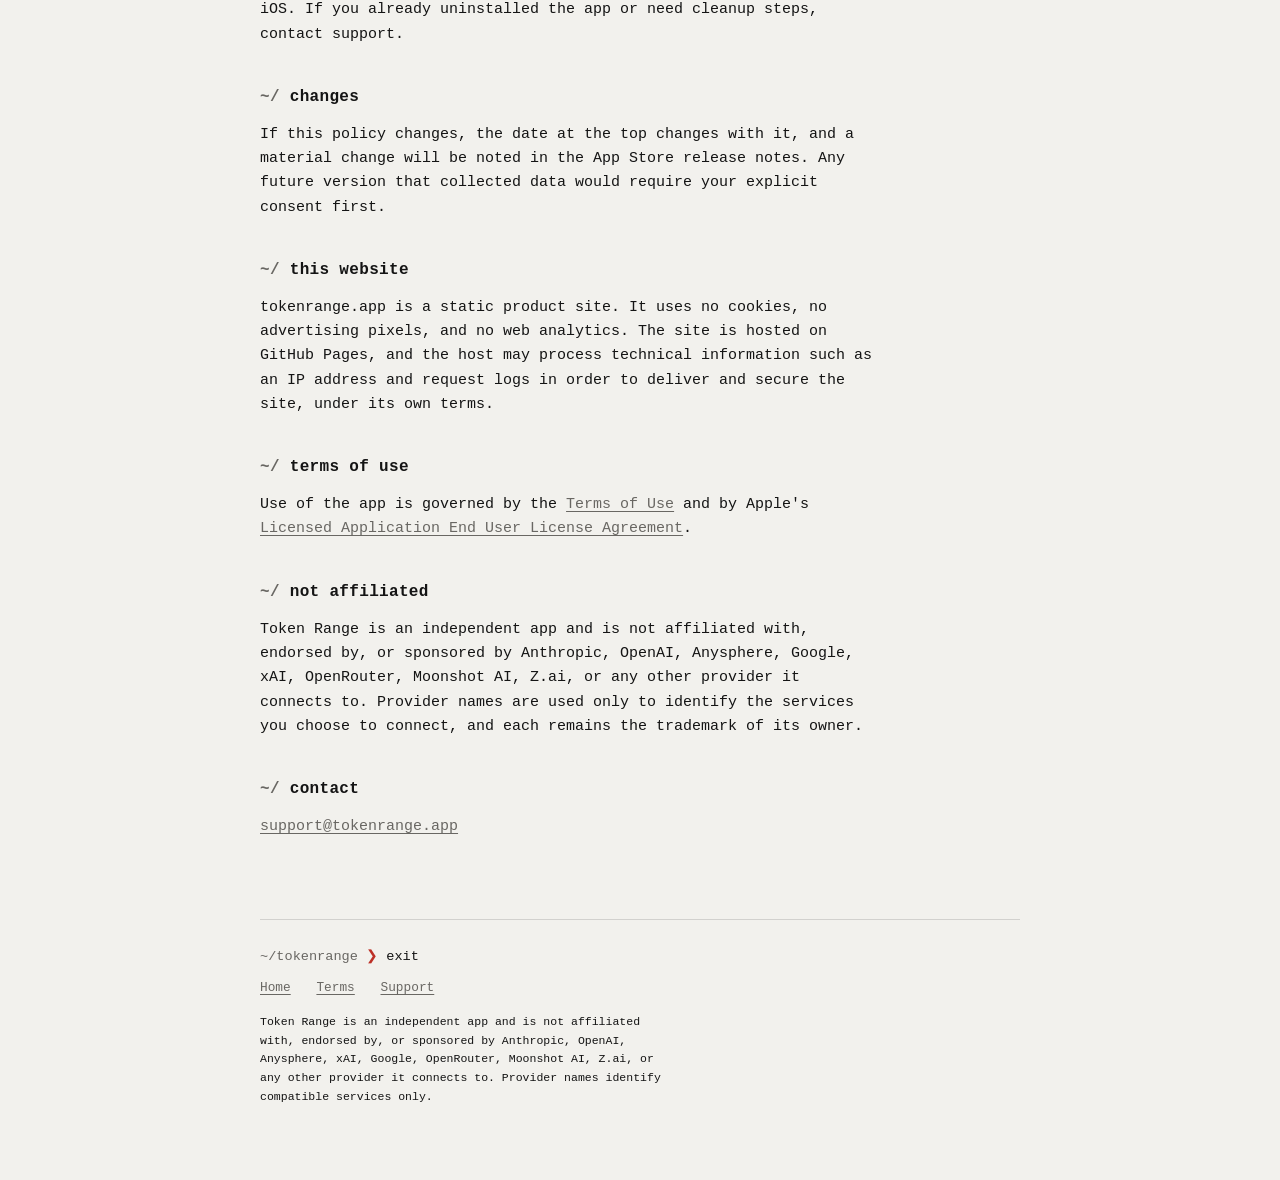
==== commit 19b825a7: "Site: list all nine providers on the homepage and keep named companies in the disclaimer The previou" ====
--- a/privacy/index.html
+++ b/privacy/index.html
@@ -116,23 +116,23 @@
       </tr>
       <tr>
         <td>OpenRouter</td>
-        <td>Sign-in and reading your own usage limits</td>
-        <td>Your OpenRouter credential only</td>
+        <td>Reading your own usage limits with the API key you paste</td>
+        <td>Your OpenRouter API key only</td>
       </tr>
       <tr>
         <td>OpenCode Go</td>
-        <td>Sign-in and reading your own usage limits</td>
-        <td>Your OpenCode Go credential only</td>
+        <td>Reading your own usage limits with the API key you paste</td>
+        <td>Your OpenCode Go API key only</td>
       </tr>
       <tr>
         <td>Z.ai</td>
-        <td>Sign-in and reading your own usage limits</td>
-        <td>Your Z.ai credential only</td>
+        <td>Reading your own usage limits with the API key you paste</td>
+        <td>Your Z.ai API key only</td>
       </tr>
       <tr>
         <td>Moonshot AI (Kimi Code)</td>
-        <td>Sign-in and reading your own usage limits</td>
-        <td>Your Kimi Code credential only</td>
+        <td>Reading your own usage limits with the API key you paste</td>
+        <td>Your Kimi Code API key only</td>
       </tr>
       <tr>
         <td>Apple (App Store)</td>
@@ -199,7 +199,8 @@
 
   <h2>not affiliated</h2>
   <p>Token Range is an independent app and is not affiliated with, endorsed by,
-  or sponsored by Anthropic, OpenAI, Anysphere, Google, xAI, or any other
+  or sponsored by Anthropic, OpenAI, Anysphere, Google, xAI, OpenRouter, Moonshot
+  AI, Z.ai, or any other
   provider it connects to. Provider names are used only to identify the
   services you choose to connect, and each remains the trademark of its
   owner.</p>
@@ -216,7 +217,7 @@
     <a href="/terms/">Terms</a>
     <a href="/support/">Support</a>
   </nav>
-  <p class="compliance">Token Range is an independent app and is not affiliated with, endorsed by, or sponsored by Anthropic, OpenAI, Anysphere, xAI, Google, or any other provider it connects to. Provider names identify compatible services only.</p>
+  <p class="compliance">Token Range is an independent app and is not affiliated with, endorsed by, or sponsored by Anthropic, OpenAI, Anysphere, xAI, Google, OpenRouter, Moonshot AI, Z.ai, or any other provider it connects to. Provider names identify compatible services only.</p>
 </footer>
 
 </body>
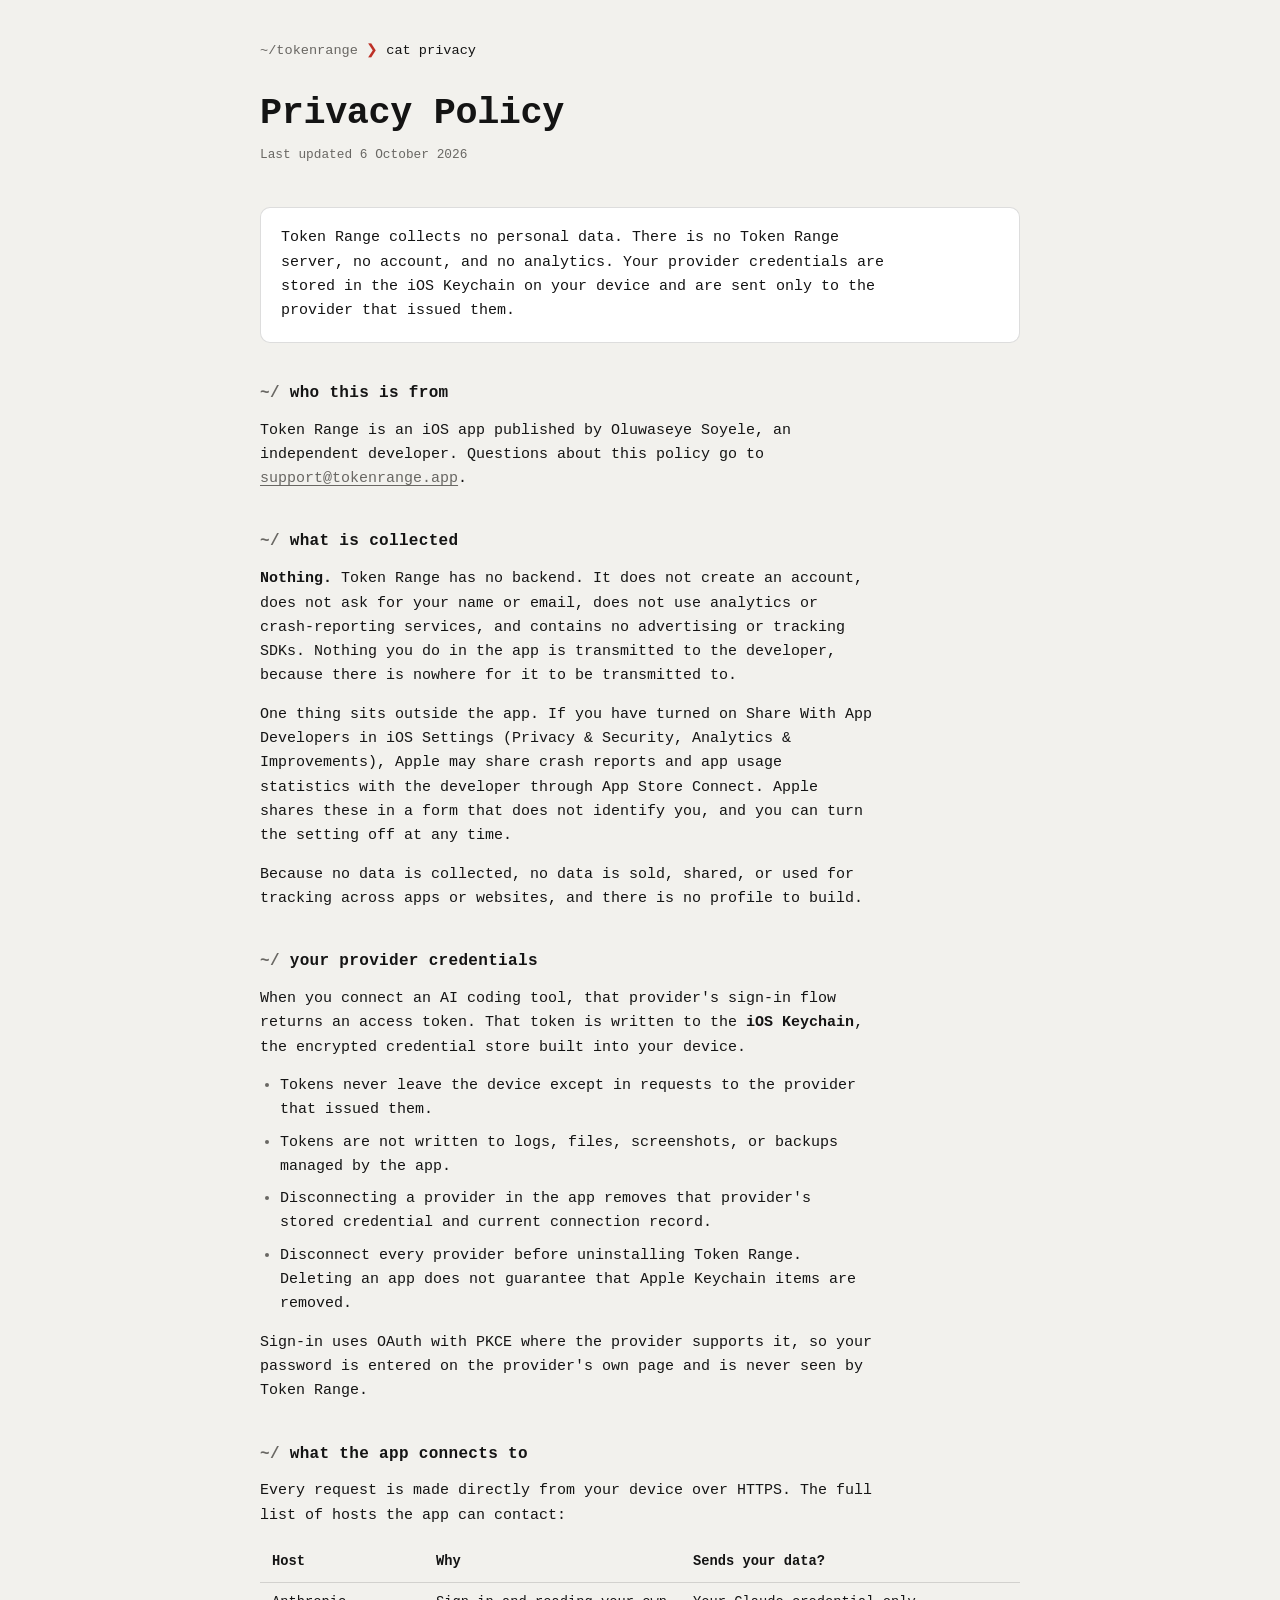
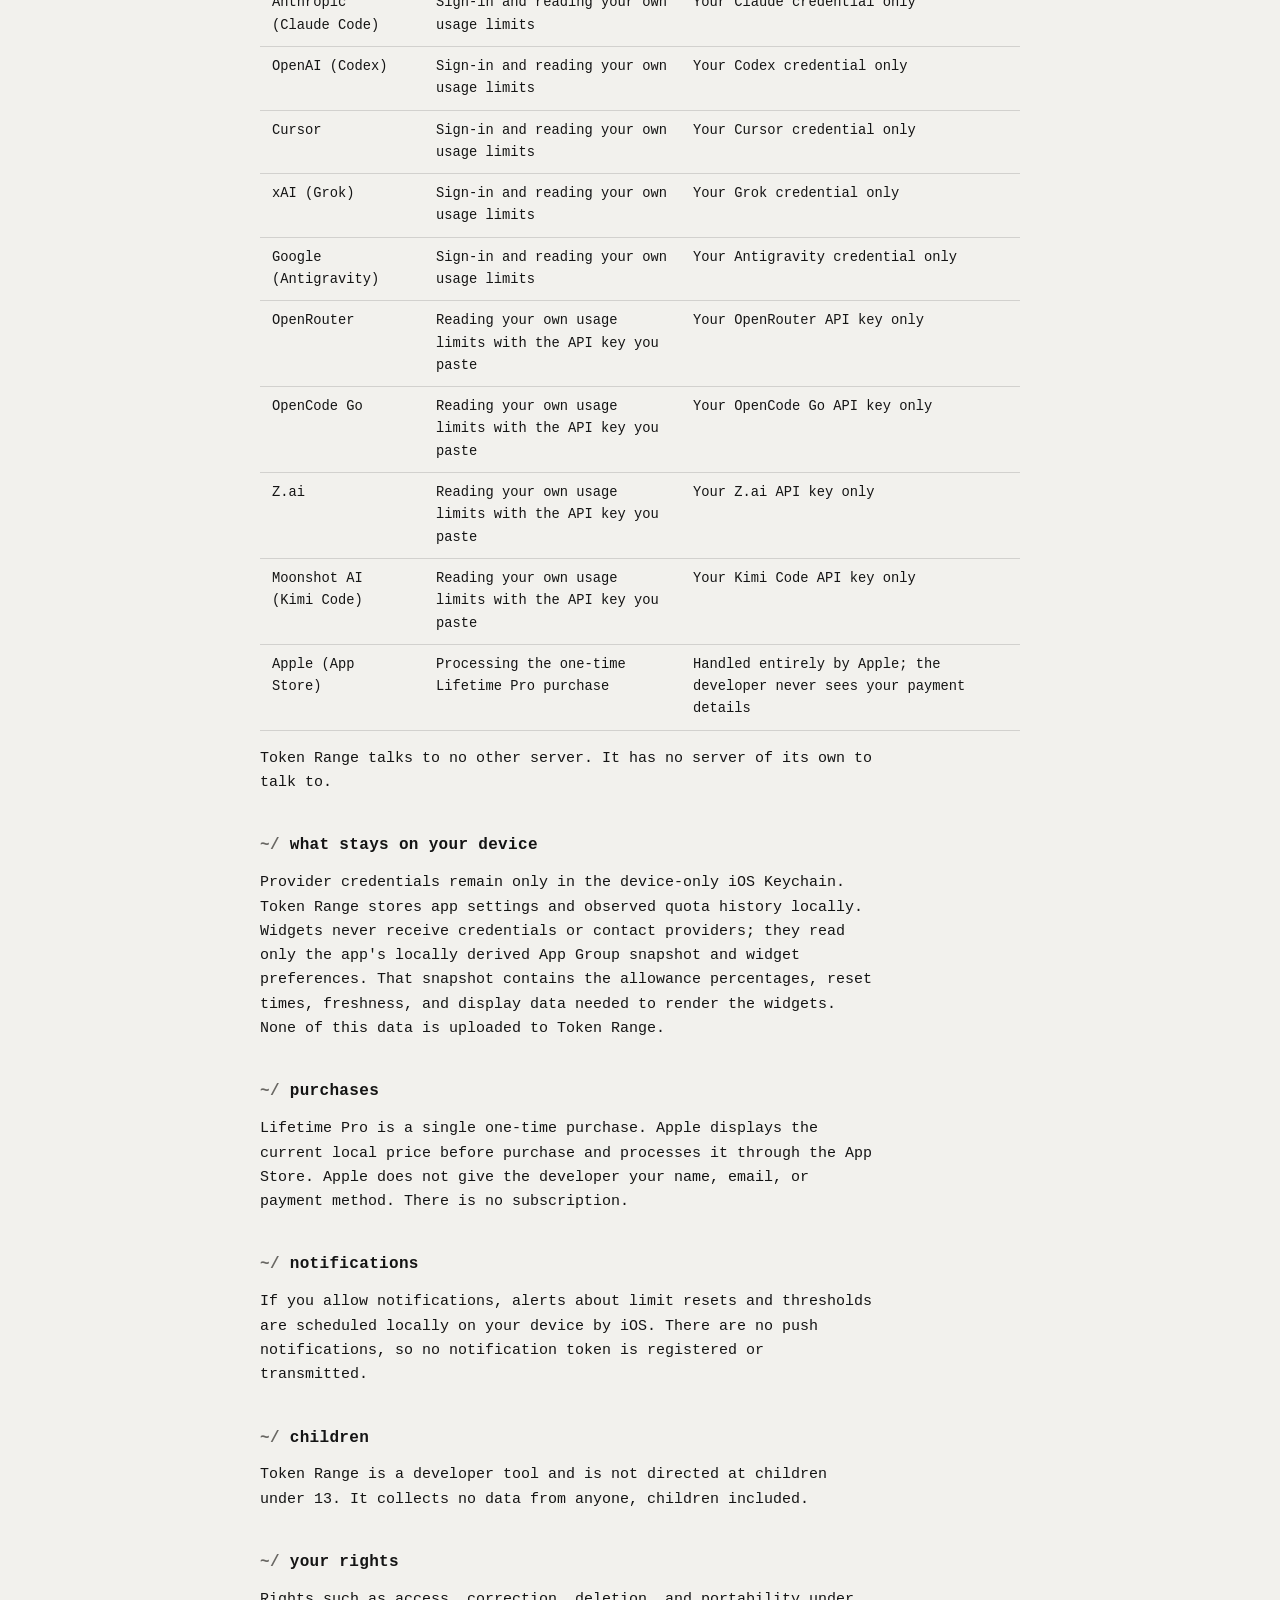
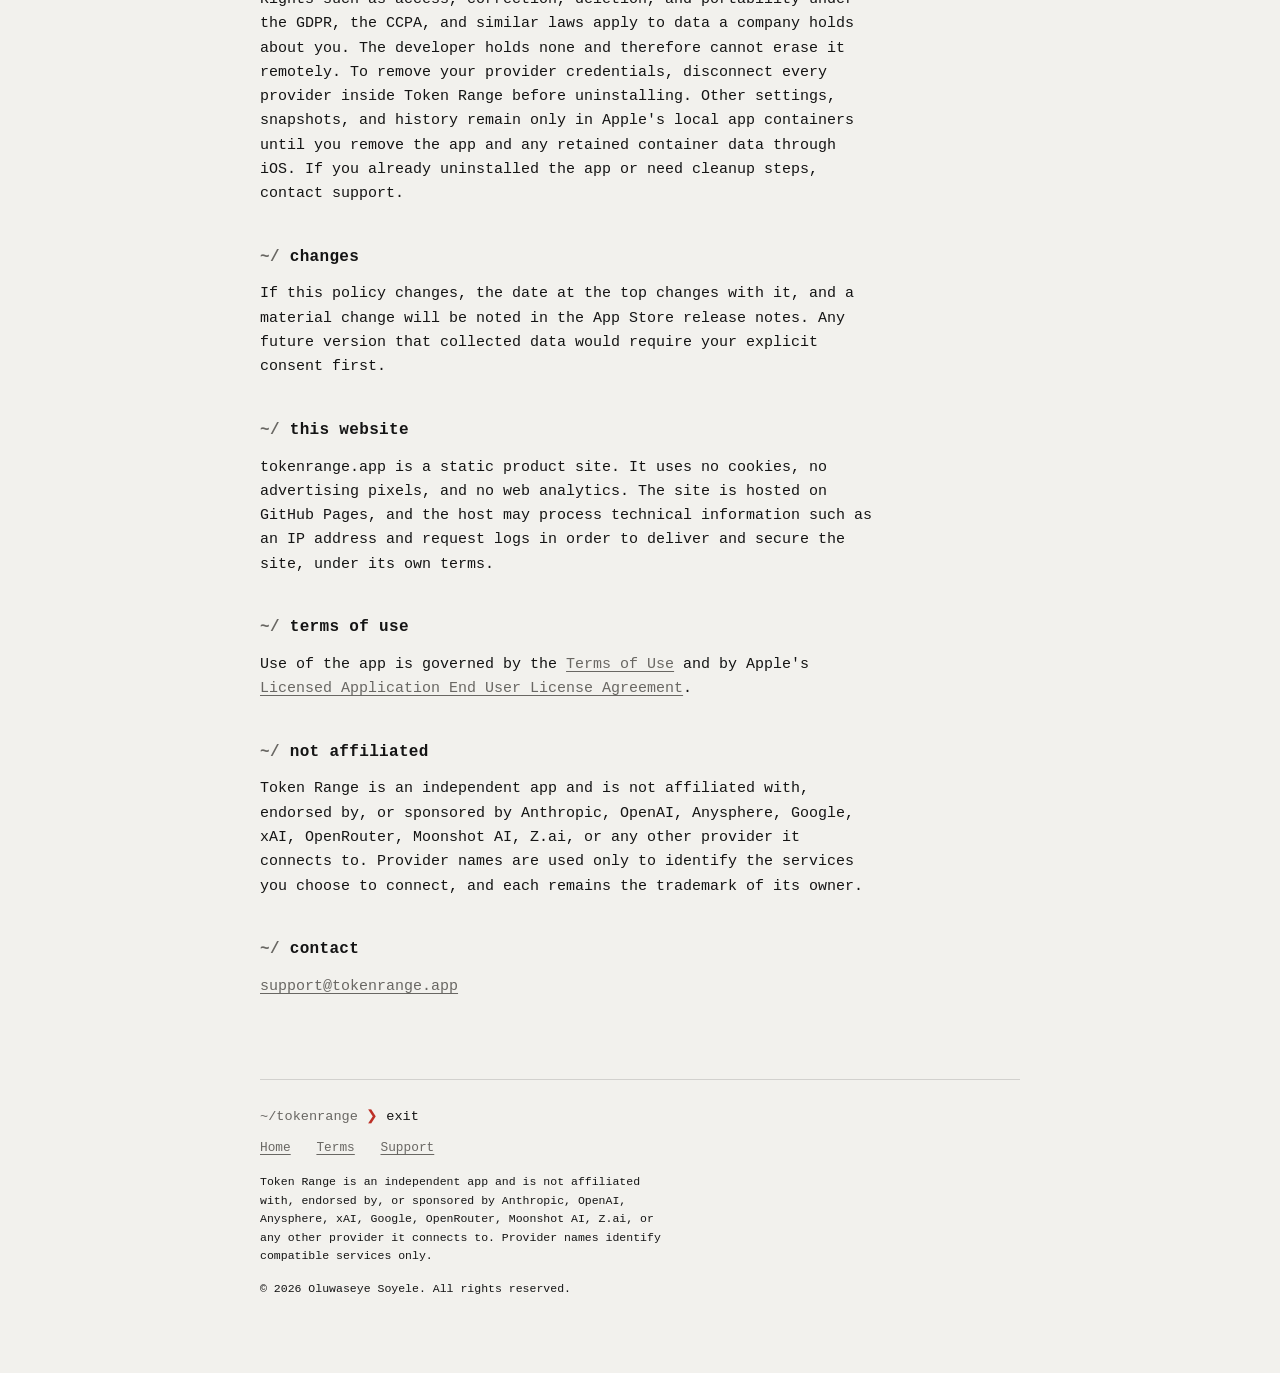
==== commit cd947a7b: "legal: dates, lifetime definition, Apple crash-report note, security contact, copyright - Privacy: l" ====
--- a/privacy/index.html
+++ b/privacy/index.html
@@ -36,7 +36,7 @@
 <header class="wrap">
   <p class="prompt"><span class="path">~/tokenrange</span> <span class="chev">❯</span> cat privacy</p>
   <h1>Privacy Policy</h1>
-  <p class="updated">Last updated 24 August 2026</p>
+  <p class="updated">Last updated 6 October 2026</p>
 </header>
 
 <main class="wrap">
@@ -59,6 +59,11 @@
   crash-reporting services, and contains no advertising or tracking SDKs.
   Nothing you do in the app is transmitted to the developer, because there is
   nowhere for it to be transmitted to.</p>
+  <p>One thing sits outside the app. If you have turned on Share With App
+  Developers in iOS Settings (Privacy &amp; Security, Analytics &amp;
+  Improvements), Apple may share crash reports and app usage statistics with
+  the developer through App Store Connect. Apple shares these in a form that
+  does not identify you, and you can turn the setting off at any time.</p>
   <p>Because no data is collected, no data is sold, shared, or used for
   tracking across apps or websites, and there is no profile to build.</p>
 
@@ -218,6 +223,7 @@
     <a href="/support/">Support</a>
   </nav>
   <p class="compliance">Token Range is an independent app and is not affiliated with, endorsed by, or sponsored by Anthropic, OpenAI, Anysphere, xAI, Google, OpenRouter, Moonshot AI, Z.ai, or any other provider it connects to. Provider names identify compatible services only.</p>
+  <p class="compliance">&copy; 2026 Oluwaseye Soyele. All rights reserved.</p>
 </footer>
 
 </body>
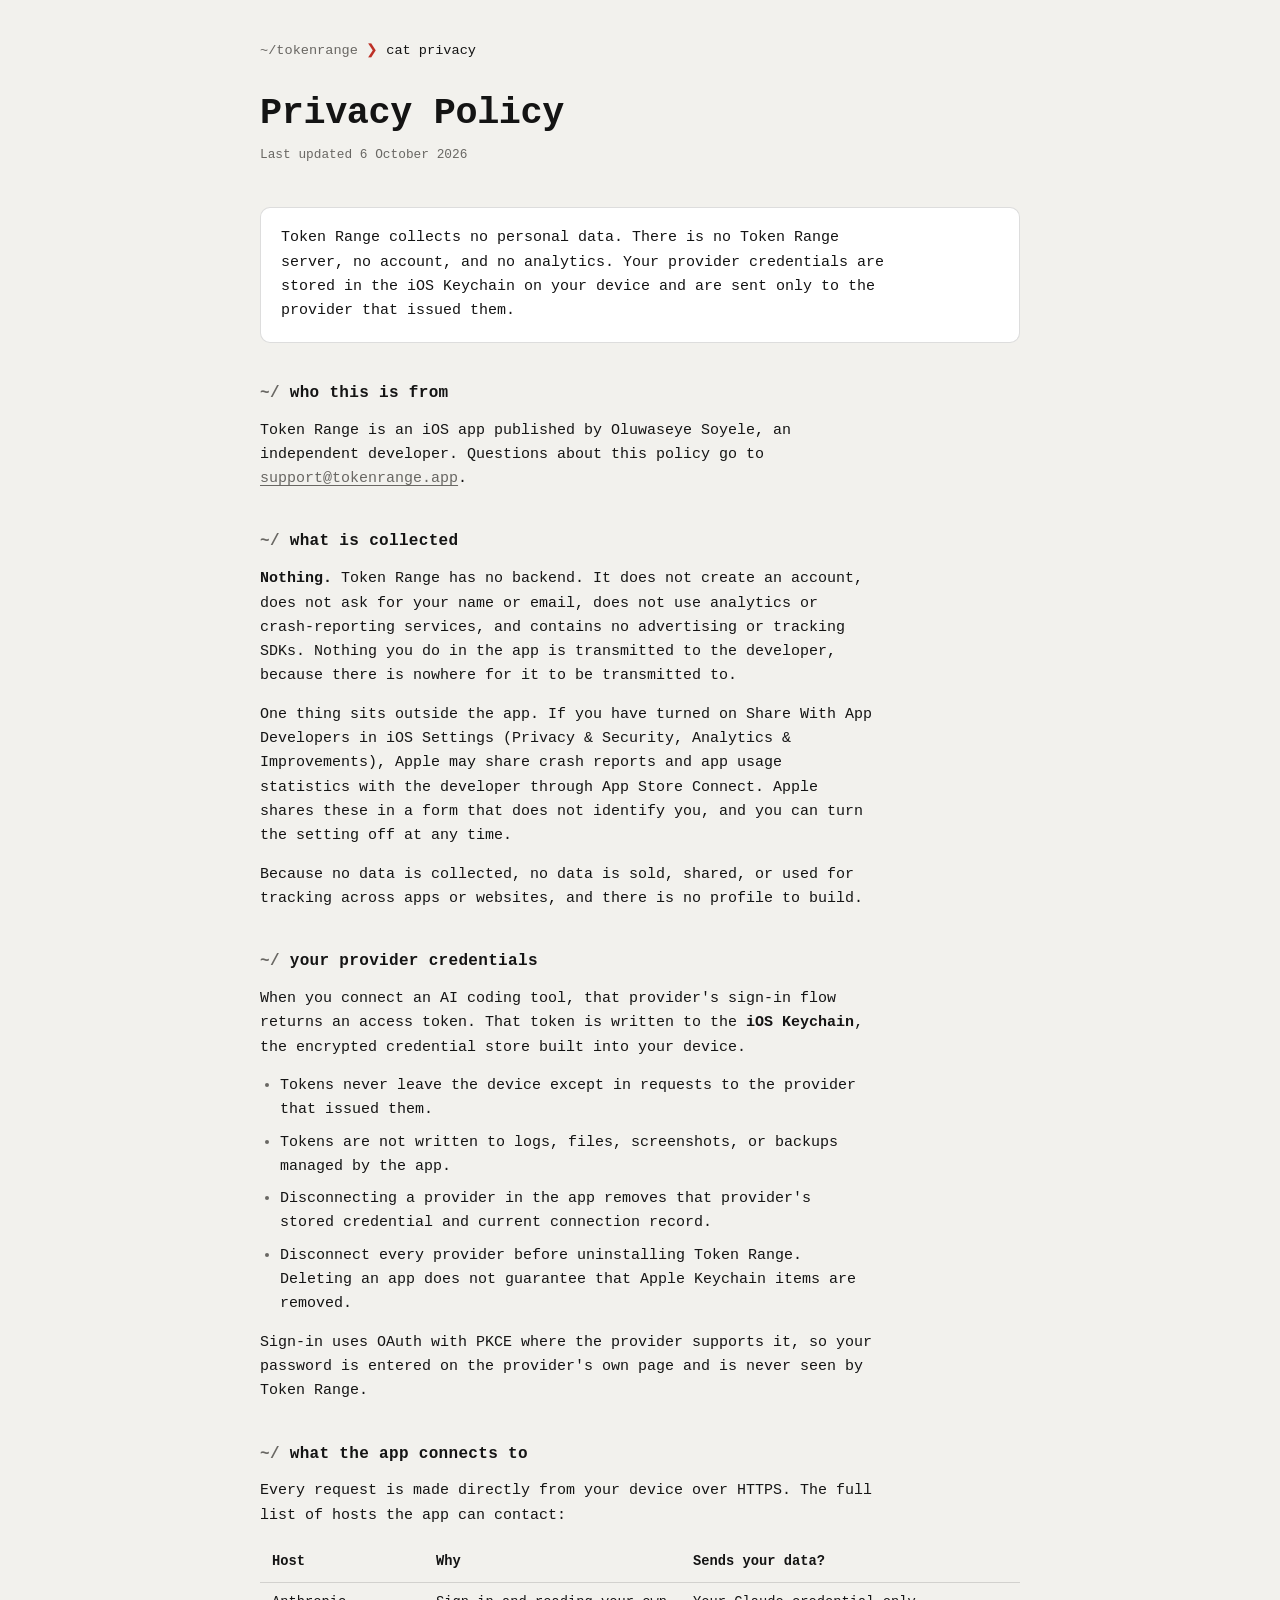
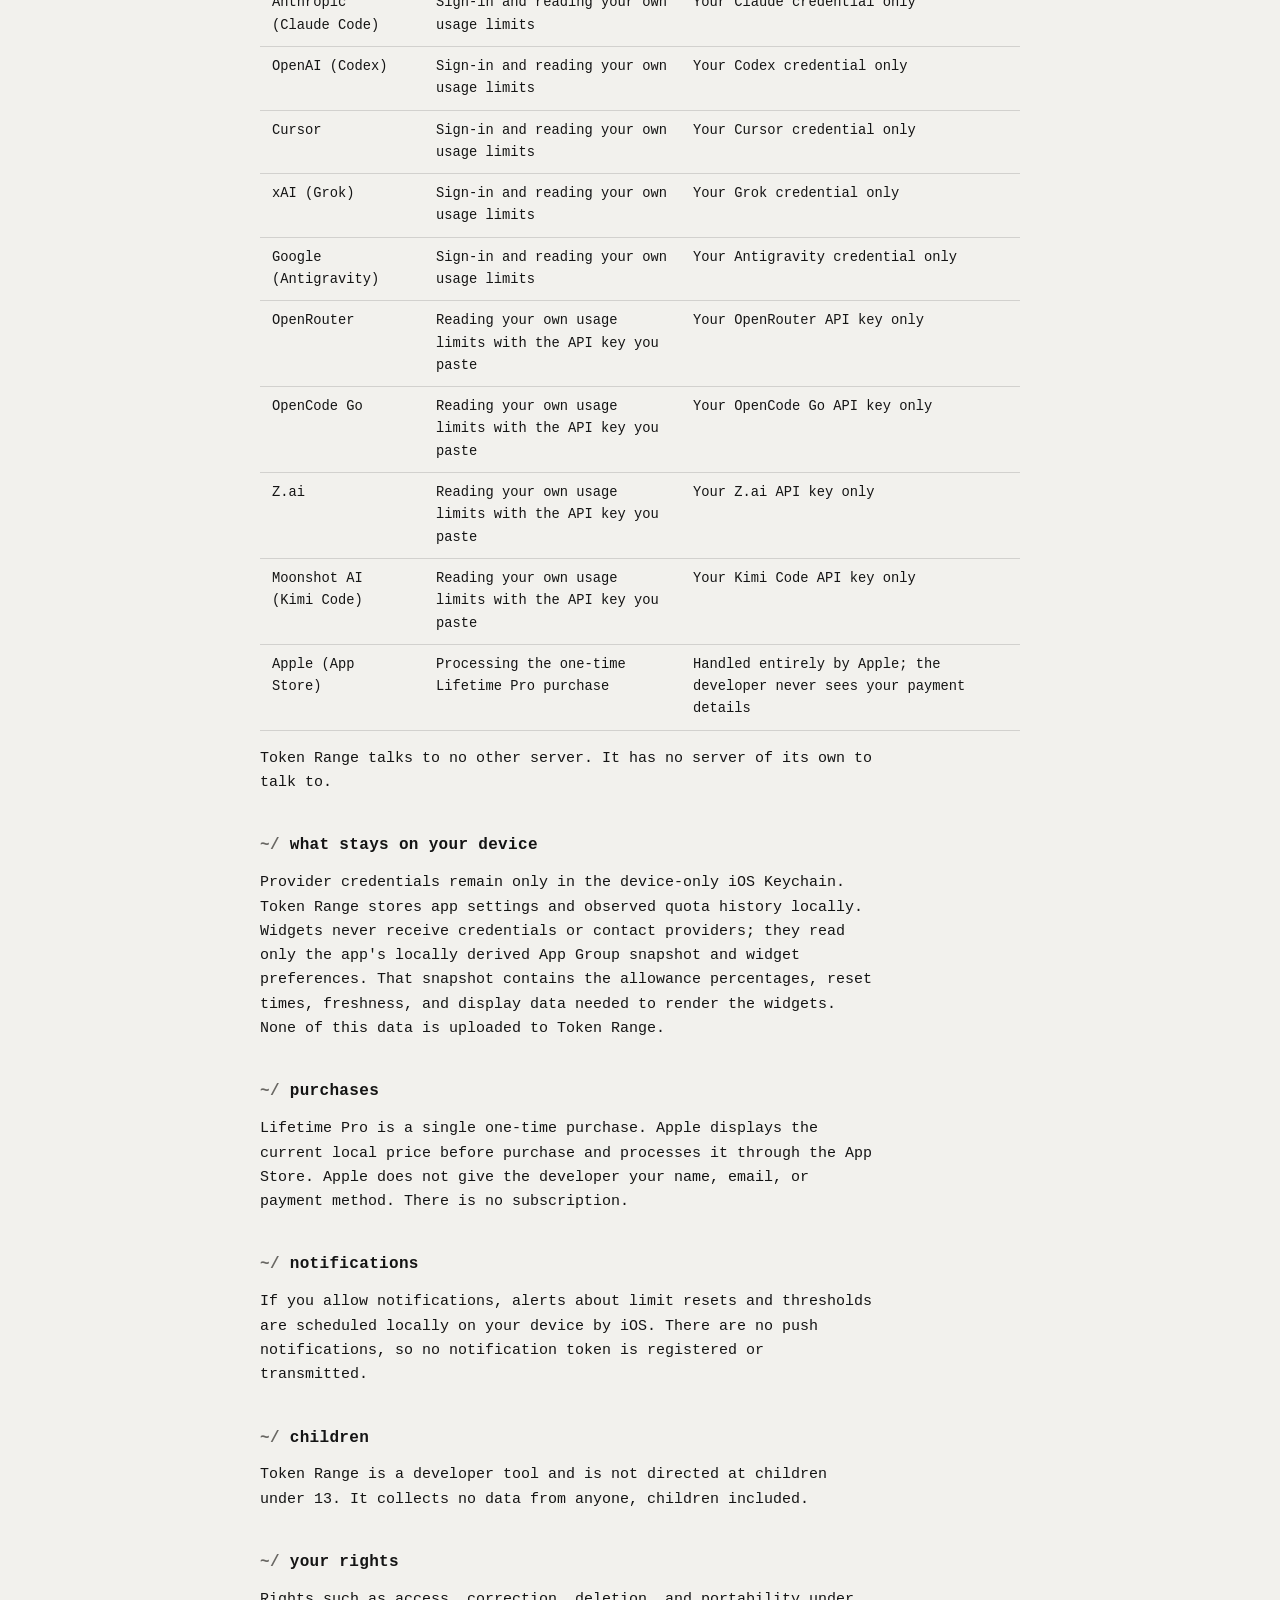
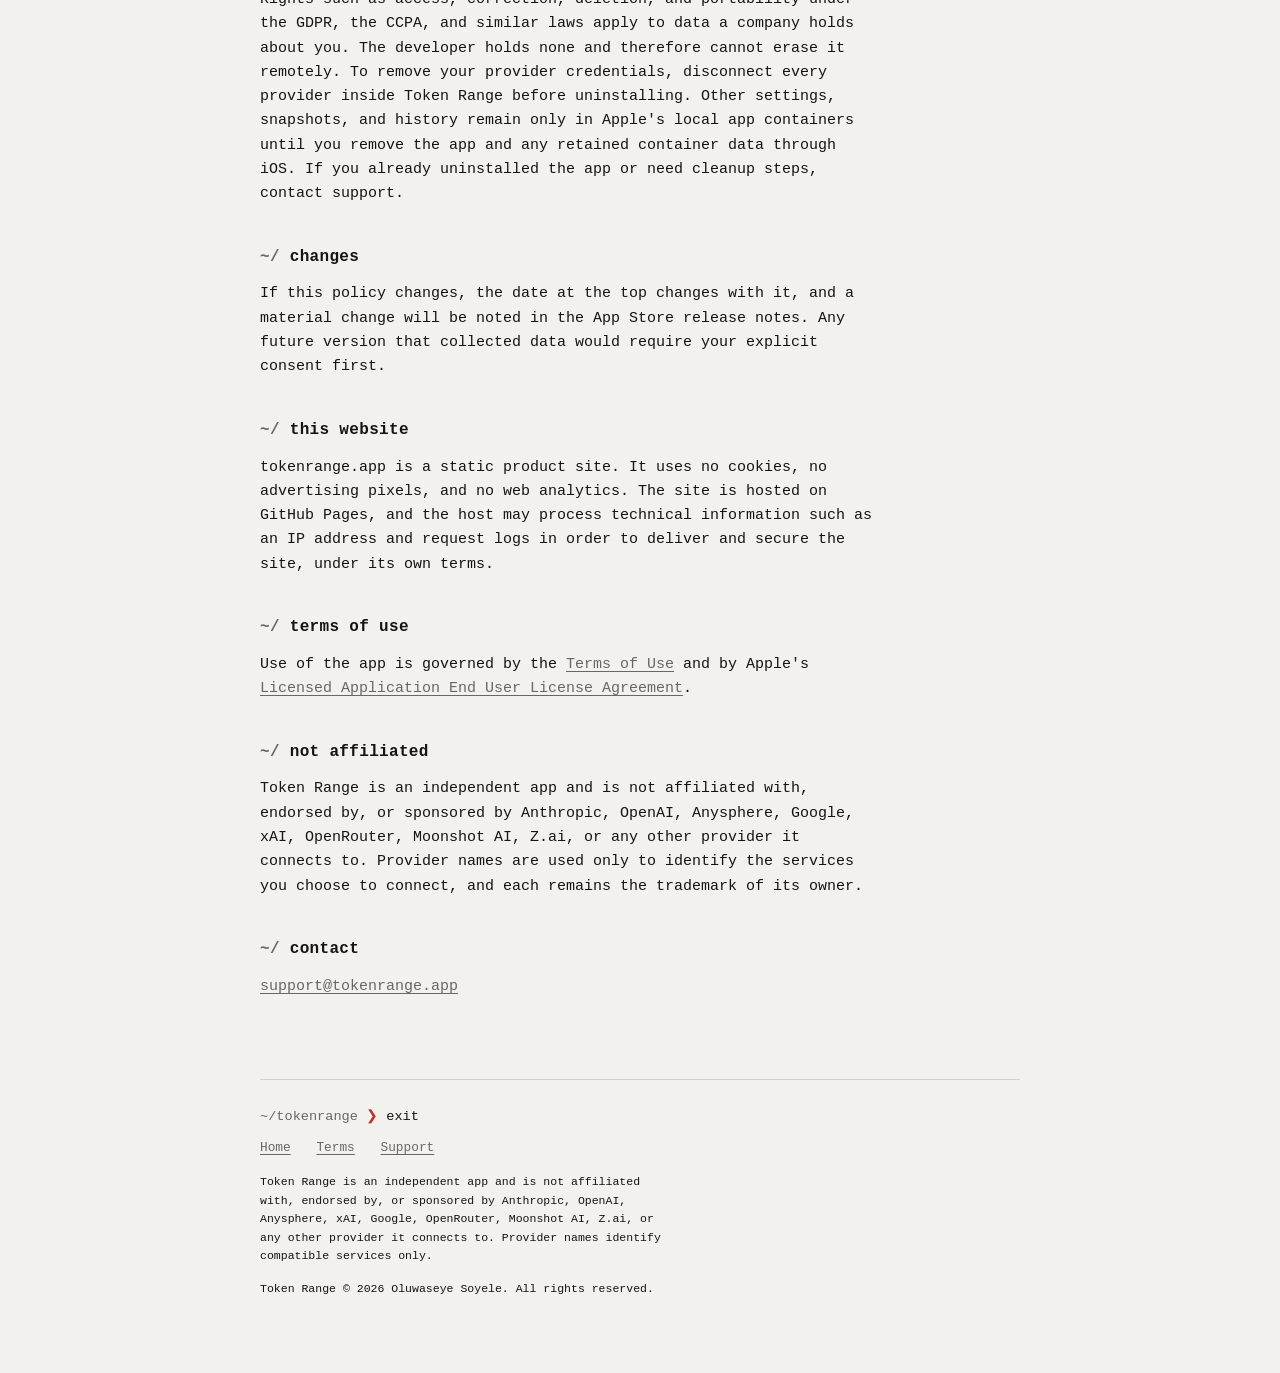
==== commit 94d22d23: "legal: copyright line reads Token Range (c) 2026 Oluwaseye Soyele WULF's choice: product name first," ====
--- a/privacy/index.html
+++ b/privacy/index.html
@@ -223,7 +223,7 @@
     <a href="/support/">Support</a>
   </nav>
   <p class="compliance">Token Range is an independent app and is not affiliated with, endorsed by, or sponsored by Anthropic, OpenAI, Anysphere, xAI, Google, OpenRouter, Moonshot AI, Z.ai, or any other provider it connects to. Provider names identify compatible services only.</p>
-  <p class="compliance">&copy; 2026 Oluwaseye Soyele. All rights reserved.</p>
+  <p class="compliance">Token Range &copy; 2026 Oluwaseye Soyele. All rights reserved.</p>
 </footer>
 
 </body>
